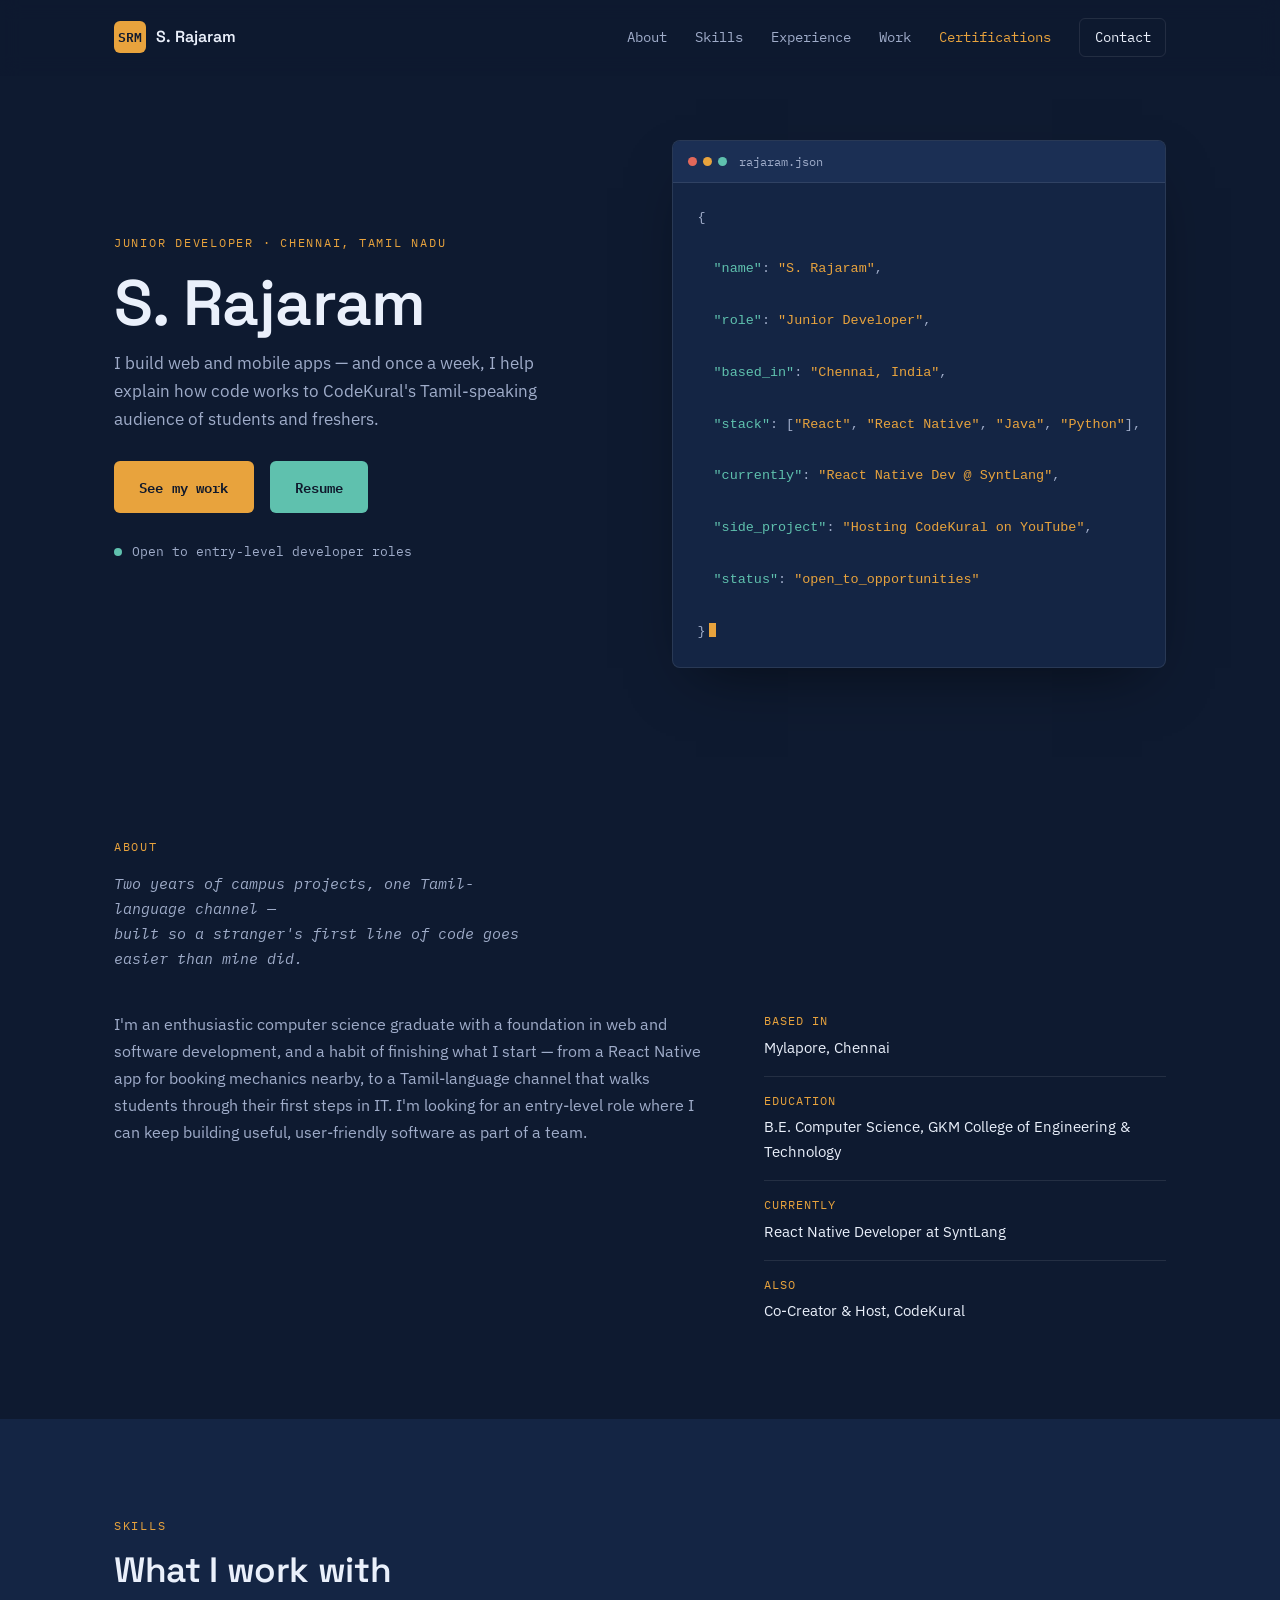
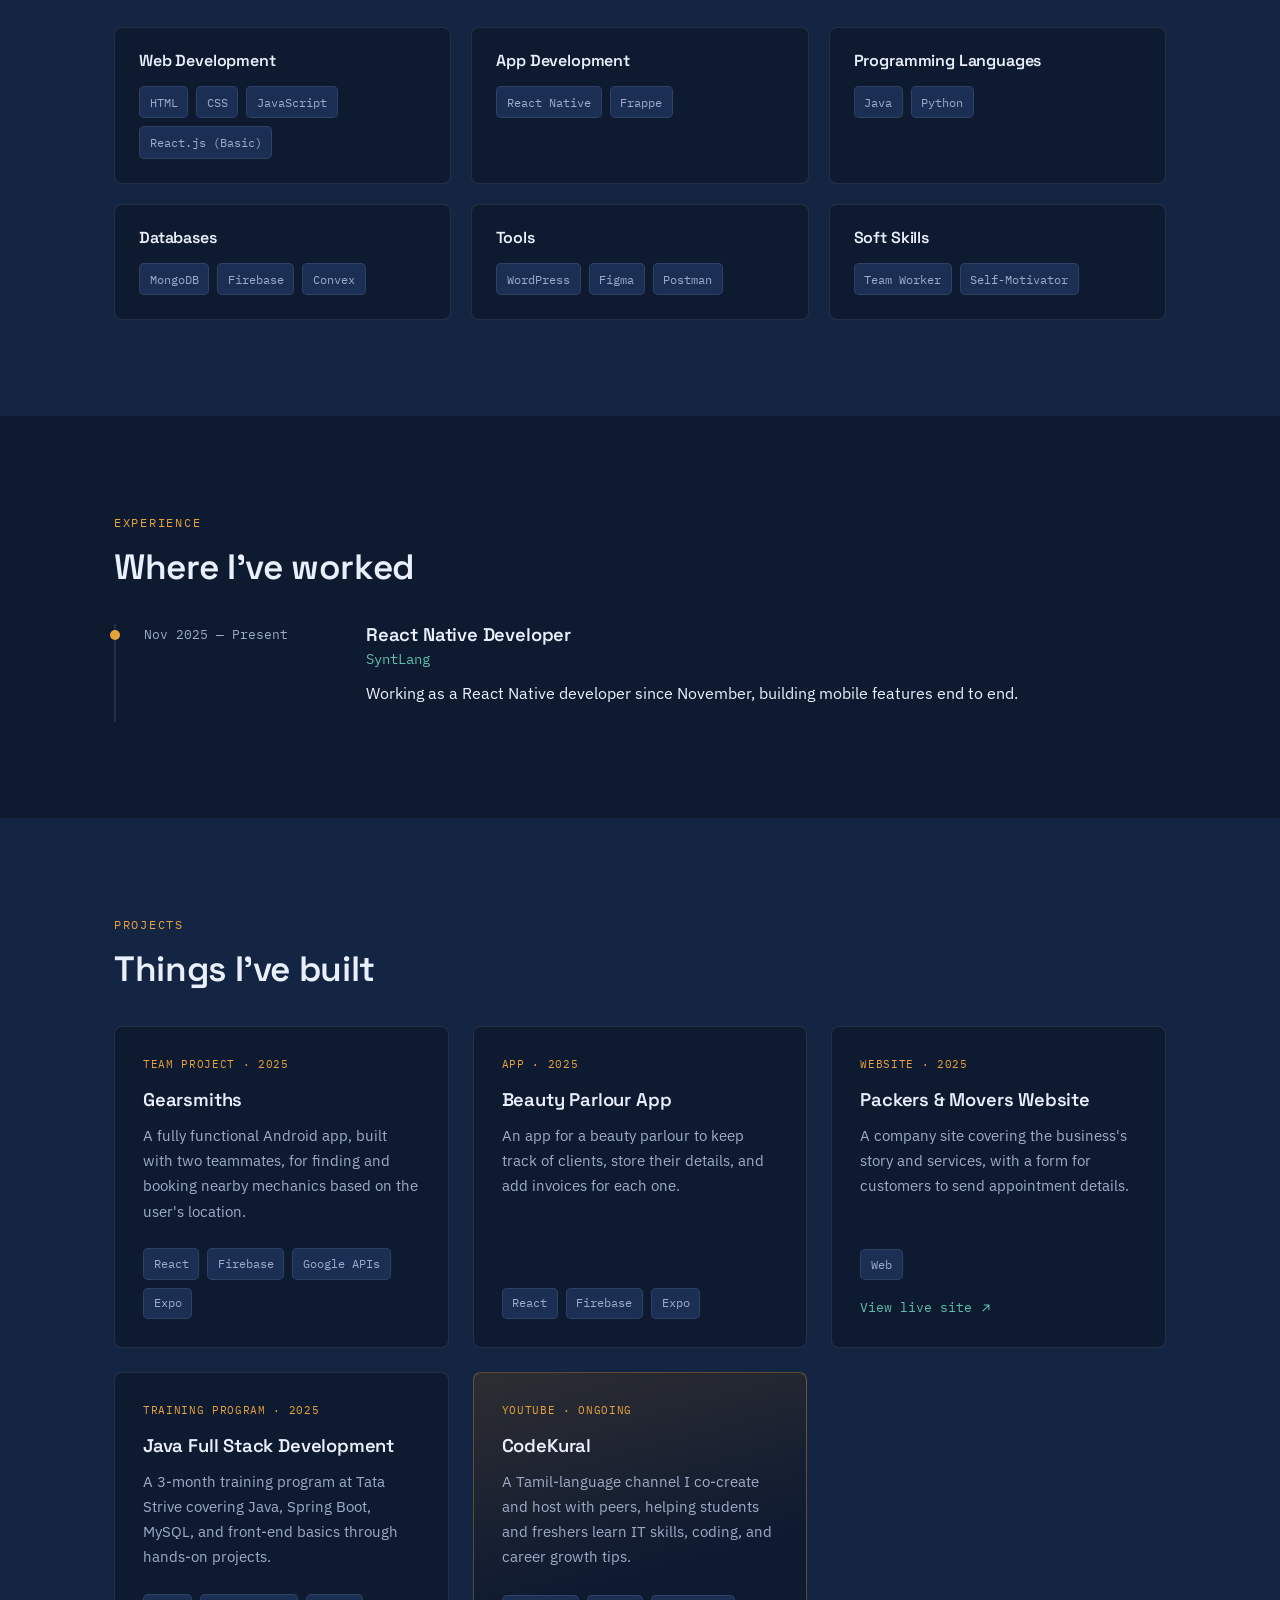
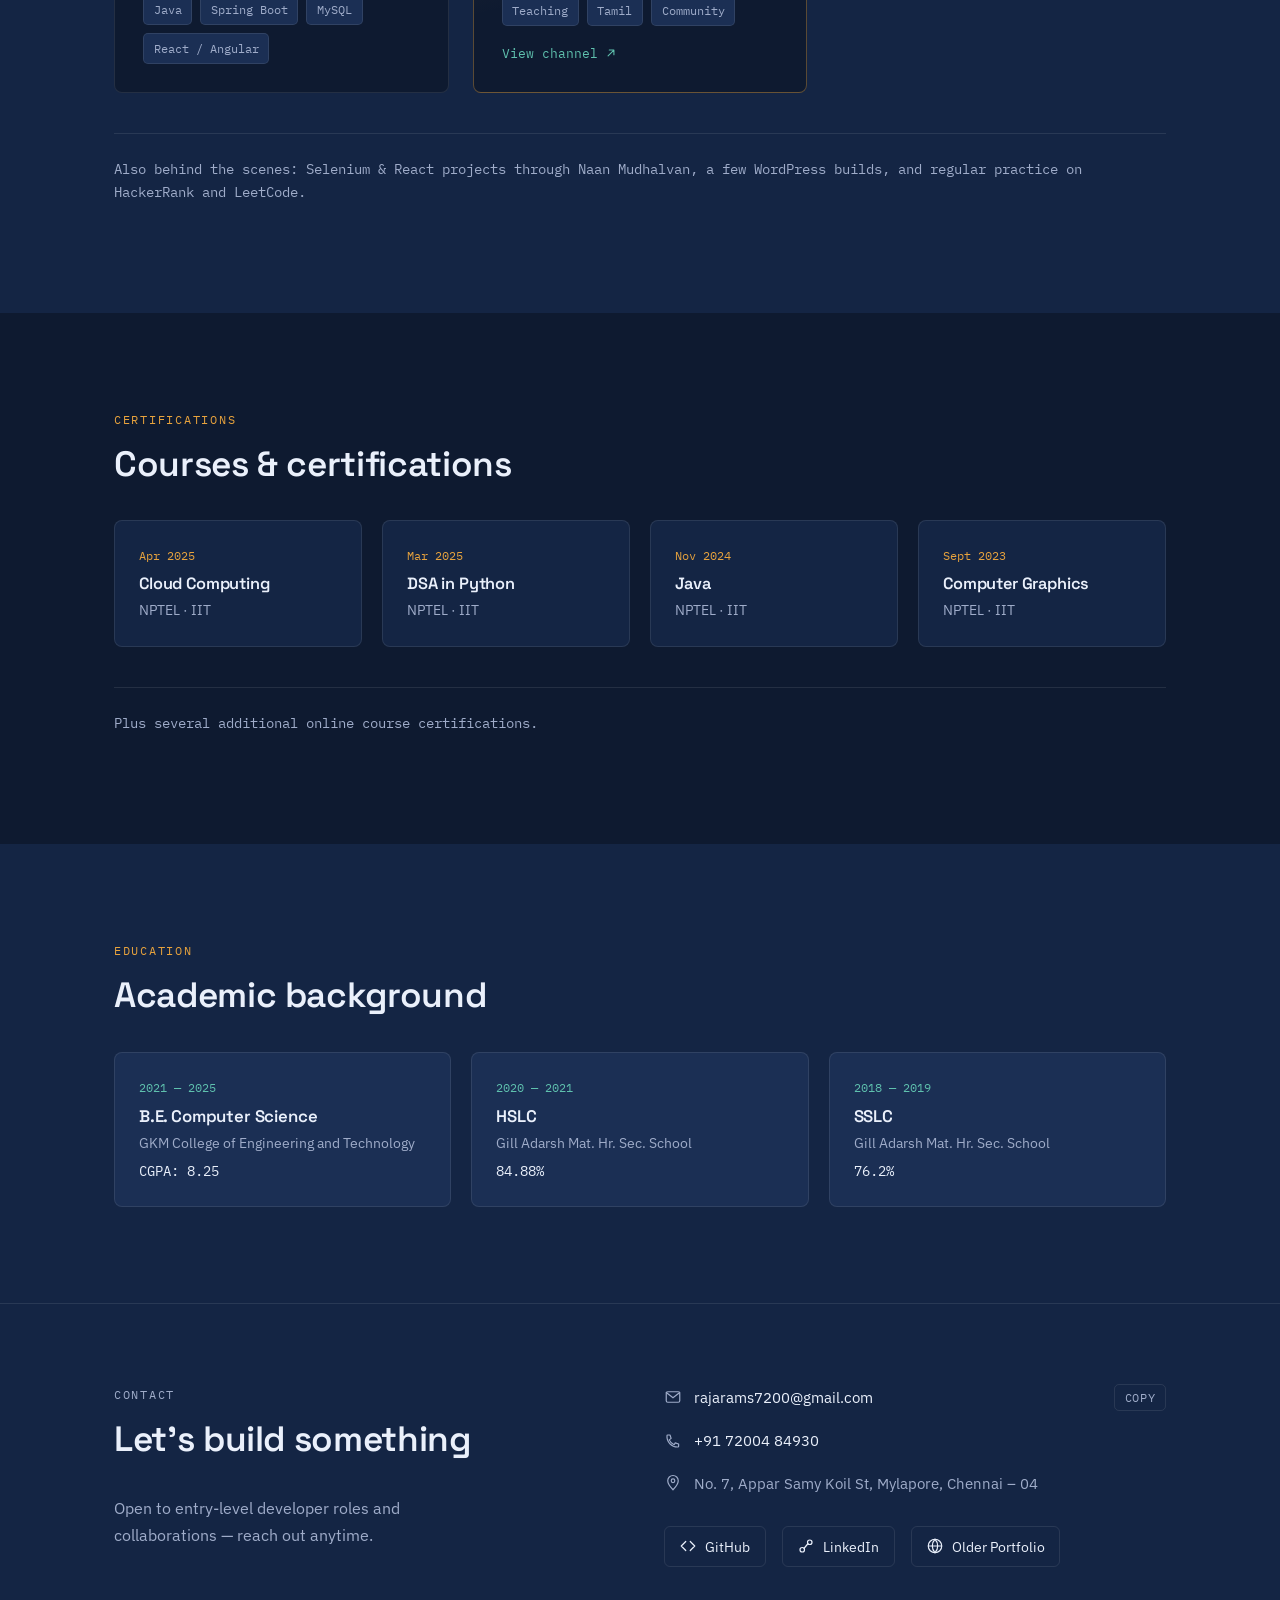
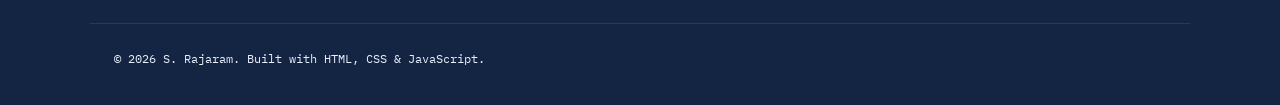
==== index.html @ b96e1345 "SRM" ====
<!DOCTYPE html>
<html lang="en">

<head>
  <meta charset="UTF-8" />
  <meta name="viewport" content="width=device-width, initial-scale=1.0" />
  <title>S. Rajaram — Junior Developer</title>
  <meta name="description"
    content="Portfolio of S. Rajaram, a junior full-stack and React Native developer from Chennai, India, and co-host of the Tamil-language coding channel CodeKural." />
  <link rel="preconnect" href="https://fonts.googleapis.com" />
  <link rel="preconnect" href="https://fonts.gstatic.com" crossorigin />
  <link
    href="https://fonts.googleapis.com/css2?family=IBM+Plex+Mono:wght@400;500;600&family=IBM+Plex+Sans:wght@400;500;600;700&family=Space+Grotesk:wght@500;600;700&display=swap"
    rel="stylesheet" />
  <link rel="stylesheet" href="style.css" />
</head>

<body>
  <a class="skip-link" href="#main">Skip to content</a>

  <header class="nav" id="nav">
    <div class="nav__inner container">
      <a href="#top" class="nav__brand">
        <span class="nav__mark">SRM</span>
        <span class="nav__name">S. Rajaram</span>
      </a>

      <nav class="nav__links" id="navLinks" aria-label="Primary">
        <a href="#about" class="nav__link" data-nav>About</a>
        <a href="#skills" class="nav__link" data-nav>Skills</a>
        <a href="#experience" class="nav__link" data-nav>Experience</a>
        <a href="#projects" class="nav__link" data-nav>Work</a>
        <a href="#certifications" class="nav__link" data-nav>Certifications</a>
        <a href="#contact" class="nav__link nav__link--cta" data-nav>Contact</a>
      </nav>

      <button class="nav__toggle" id="navToggle" type="button" aria-expanded="false" aria-controls="navLinks"
        aria-label="Toggle navigation menu">
        <span></span><span></span><span></span>
      </button>
    </div>
  </header>

  <main id="main">

    <!-- HERO -->
    <section class="hero" id="top">
      <div class="container hero__grid">
        <div class="hero__text">
          <p class="eyebrow">Junior Developer · Chennai, Tamil Nadu</p>
          <h1 class="hero__title">S. Rajaram</h1>
          <p class="hero__lede">I build web and mobile apps — and once a week, I help explain how code works to
            CodeKural's Tamil-speaking audience of students and freshers.</p>

          <div class="hero__actions">
            <a href="#projects" class="btn btn--primary">See my work</a>
            <!-- <a href="mailto:rajarams7200@gmail.com" class="btn btn--ghost">Say hello</a> -->
            <a href="Rajaram_Resume.pdf" class="btn btn--primary2">
              <!-- <svg viewBox="0 0 24 24" class="btn-icon" aria-hidden="true">
                <path d="M12 3v12m0 0l-4-4m4 4l4-4M4 19h16" stroke="currentColor" stroke-width="2" fill="none"
                  stroke-linecap="round" stroke-linejoin="round" />
              </svg> -->
              Resume
            </a>
          </div>

          <p class="hero__status">
            <span class="status-dot" aria-hidden="true"></span>
            Open to entry-level developer roles
          </p>
        </div>

        <div class="hero__panel" data-reveal>
          <div class="code-window" aria-hidden="true">
            <div class="code-window__bar">
              <span class="code-window__dots"><i></i><i></i><i></i></span>
              <span class="code-window__title">rajaram.json</span>
            </div>
            <pre class="code-window__body"><code><span class="code-line" style="--d:1">{</span>
<span class="code-line" style="--d:2">  <span class="tok-key">"name"</span>: <span class="tok-str">"S. Rajaram"</span>,</span>
<span class="code-line" style="--d:3">  <span class="tok-key">"role"</span>: <span class="tok-str">"Junior Developer"</span>,</span>
<span class="code-line" style="--d:4">  <span class="tok-key">"based_in"</span>: <span class="tok-str">"Chennai, India"</span>,</span>
<span class="code-line" style="--d:5">  <span class="tok-key">"stack"</span>: [<span class="tok-str">"React"</span>, <span class="tok-str">"React Native"</span>, <span class="tok-str">"Java"</span>, <span class="tok-str">"Python"</span>],</span>
<span class="code-line" style="--d:6">  <span class="tok-key">"currently"</span>: <span class="tok-str">"React Native Dev @ SyntLang"</span>,</span>
<span class="code-line" style="--d:7">  <span class="tok-key">"side_project"</span>: <span class="tok-str">"Hosting CodeKural on YouTube"</span>,</span>
<span class="code-line" style="--d:8">  <span class="tok-key">"status"</span>: <span class="tok-str">"open_to_opportunities"</span></span>
<span class="code-line" style="--d:9">}<span class="cursor" aria-hidden="true"></span></span></code></pre>
          </div>
        </div>
      </div>
    </section>

    <!-- ABOUT -->
    <section class="section" id="about">
      <div class="container">
        <p class="eyebrow">About</p>
        <p class="couplet">Two years of campus projects, one Tamil-language channel —<br />built so a stranger's first
          line of code goes easier than mine did.</p>

        <div class="about__grid" data-reveal>
          <p class="about__text">
            I'm an enthusiastic computer science graduate with a foundation in web and software development, and a habit
            of finishing what I start — from a React Native app for booking mechanics nearby, to a Tamil-language
            channel that walks students through their first steps in IT. I'm looking for an entry-level role where I can
            keep building useful, user-friendly software as part of a team.
          </p>
          <ul class="about__facts">
            <li><span>Based in</span>Mylapore, Chennai</li>
            <li><span>Education</span>B.E. Computer Science, GKM College of Engineering &amp; Technology</li>
            <li><span>Currently</span>React Native Developer at SyntLang</li>
            <li><span>Also</span>Co-Creator &amp; Host, CodeKural</li>
          </ul>
        </div>
      </div>
    </section>

    <!-- SKILLS -->
    <section class="section section--alt" id="skills">
      <div class="container">
        <p class="eyebrow">Skills</p>
        <h2 class="section__title">What I work with</h2>

        <div class="skills__grid" data-reveal>
          <div class="skill-card">
            <h3>Web Development</h3>
            <div class="tags"><span>HTML</span><span>CSS</span><span>JavaScript</span><span>React.js (Basic)</span>
            </div>
          </div>
          <div class="skill-card">
            <h3>App Development</h3>
            <div class="tags"><span>React Native</span><span>Frappe</span></div>
          </div>
          <div class="skill-card">
            <h3>Programming Languages</h3>
            <div class="tags"><span>Java</span><span>Python</span></div>
          </div>
          <div class="skill-card">
            <h3>Databases</h3>
            <div class="tags"><span>MongoDB</span><span>Firebase</span><span>Convex</span></div>
          </div>
          <div class="skill-card">
            <h3>Tools</h3>
            <div class="tags"><span>WordPress</span><span>Figma</span><span>Postman</span></div>
          </div>
          <div class="skill-card">
            <h3>Soft Skills</h3>
            <div class="tags"><span>Team Worker</span><span>Self-Motivator</span></div>
          </div>
        </div>
      </div>
    </section>

    <!-- EXPERIENCE -->
    <section class="section" id="experience">
      <div class="container">
        <p class="eyebrow">Experience</p>
        <h2 class="section__title">Where I've worked</h2>

        <ol class="timeline" data-reveal>
          <li class="timeline__item">
            <div class="timeline__date">Nov 2025 — Present</div>
            <div class="timeline__content">
              <h3>React Native Developer</h3>
              <p class="timeline__org">SyntLang</p>
              <p>Working as a React Native developer since November, building mobile features end to end.</p>
            </div>
          </li>
        </ol>
      </div>
    </section>

    <!-- PROJECTS -->
    <section class="section section--alt" id="projects">
      <div class="container">
        <p class="eyebrow">Projects</p>
        <h2 class="section__title">Things I've built</h2>

        <div class="projects__grid" data-reveal>

          <article class="project-card">
            <span class="project-card__tag">Team project · 2025</span>
            <h3>Gearsmiths</h3>
            <p>A fully functional Android app, built with two teammates, for finding and booking nearby mechanics based
              on the user's location.</p>
            <div class="tags tags--small"><span>React</span><span>Firebase</span><span>Google
                APIs</span><span>Expo</span></div>
          </article>

          <article class="project-card">
            <span class="project-card__tag">App · 2025</span>
            <h3>Beauty Parlour App</h3>
            <p>An app for a beauty parlour to keep track of clients, store their details, and add invoices for each one.
            </p>
            <div class="tags tags--small"><span>React</span><span>Firebase</span><span>Expo</span></div>
          </article>

          <article class="project-card">
            <span class="project-card__tag">Website · 2025</span>
            <h3>Packers &amp; Movers Website</h3>
            <p>A company site covering the business's story and services, with a form for customers to send appointment
              details.</p>
            <div class="tags tags--small"><span>Web</span></div>
            <a class="project-card__link" href="https://sspackersandmovers.netlify.app/" target="_blank"
              rel="noopener noreferrer">
              View live site
              <svg viewBox="0 0 24 24" class="icon icon--sm" aria-hidden="true">
                <path d="M7 17L17 7M9 7h8v8" fill="none" stroke="currentColor" stroke-width="1.8" stroke-linecap="round"
                  stroke-linejoin="round" />
              </svg>
            </a>
          </article>

          <article class="project-card">
            <span class="project-card__tag">Training program · 2025</span>
            <h3>Java Full Stack Development</h3>
            <p>A 3-month training program at Tata Strive covering Java, Spring Boot, MySQL, and front-end basics through
              hands-on projects.</p>
            <div class="tags tags--small"><span>Java</span><span>Spring Boot</span><span>MySQL</span><span>React /
                Angular</span></div>
          </article>

          <article class="project-card project-card--feature">
            <span class="project-card__tag">YouTube · Ongoing</span>
            <h3>CodeKural</h3>
            <p>A Tamil-language channel I co-create and host with peers, helping students and freshers learn IT skills,
              coding, and career growth tips.</p>
            <div class="tags tags--small"><span>Teaching</span><span>Tamil</span><span>Community</span></div>
            <a class="project-card__link" href="https://www.youtube.com/@CodeKural" target="_blank"
              rel="noopener noreferrer">
              View channel
              <svg viewBox="0 0 24 24" class="icon icon--sm" aria-hidden="true">
                <path d="M7 17L17 7M9 7h8v8" fill="none" stroke="currentColor" stroke-width="1.8" stroke-linecap="round"
                  stroke-linejoin="round" />
              </svg>
            </a>
          </article>

        </div>

        <p class="section__footnote">Also behind the scenes: Selenium &amp; React projects through Naan Mudhalvan, a few
          WordPress builds, and regular practice on HackerRank and LeetCode.</p>
      </div>
    </section>

    <!-- CERTIFICATIONS -->
    <section class="section" id="certifications">
      <div class="container">
        <p class="eyebrow">Certifications</p>
        <h2 class="section__title">Courses &amp; certifications</h2>

        <div class="cert__grid" data-reveal>
          <div class="cert-card">
            <p class="cert-card__date">Apr 2025</p>
            <h3>Cloud Computing</h3>
            <p class="cert-card__issuer">NPTEL · IIT</p>
          </div>
          <div class="cert-card">
            <p class="cert-card__date">Mar 2025</p>
            <h3>DSA in Python</h3>
            <p class="cert-card__issuer">NPTEL · IIT</p>
          </div>
          <div class="cert-card">
            <p class="cert-card__date">Nov 2024</p>
            <h3>Java</h3>
            <p class="cert-card__issuer">NPTEL · IIT</p>
          </div>
          <div class="cert-card">
            <p class="cert-card__date">Sept 2023</p>
            <h3>Computer Graphics</h3>
            <p class="cert-card__issuer">NPTEL · IIT</p>
          </div>
        </div>
        <p class="section__footnote">Plus several additional online course certifications.</p>
      </div>
    </section>

    <!-- EDUCATION -->
    <section class="section section--alt" id="education">
      <div class="container">
        <p class="eyebrow">Education</p>
        <h2 class="section__title">Academic background</h2>

        <div class="edu__grid" data-reveal>
          <div class="edu-card">
            <p class="edu-card__date">2021 — 2025</p>
            <h3>B.E. Computer Science</h3>
            <p class="edu-card__org">GKM College of Engineering and Technology</p>
            <p class="edu-card__meta">CGPA: 8.25</p>
          </div>
          <div class="edu-card">
            <p class="edu-card__date">2020 — 2021</p>
            <h3>HSLC</h3>
            <p class="edu-card__org">Gill Adarsh Mat. Hr. Sec. School</p>
            <p class="edu-card__meta">84.88%</p>
          </div>
          <div class="edu-card">
            <p class="edu-card__date">2018 — 2019</p>
            <h3>SSLC</h3>
            <p class="edu-card__org">Gill Adarsh Mat. Hr. Sec. School</p>
            <p class="edu-card__meta">76.2%</p>
          </div>
        </div>
      </div>
    </section>

  </main>

  <!-- CONTACT / FOOTER -->
  <footer class="footer" id="contact">
    <div class="container footer__grid">
      <div class="footer__intro">
        <p class="eyebrow">Contact</p>
        <h2 class="section__title">Let's build something</h2>
        <p>Open to entry-level developer roles and collaborations — reach out anytime.</p>
      </div>

      <div class="footer__details">
        <div class="contact-row">
          <svg viewBox="0 0 24 24" class="icon" aria-hidden="true">
            <rect x="3" y="5" width="18" height="14" rx="2" fill="none" stroke="currentColor" stroke-width="1.6" />
            <path d="M3 6l9 7 9-7" fill="none" stroke="currentColor" stroke-width="1.6" stroke-linecap="round" />
          </svg>
          <a href="mailto:rajarams7200@gmail.com">rajarams7200@gmail.com</a>
          <button class="copy-btn" id="copyEmailBtn" type="button" data-copy="rajarams7200@gmail.com">Copy</button>
        </div>

        <div class="contact-row">
          <svg viewBox="0 0 24 24" class="icon" aria-hidden="true">
            <path d="M5 4h3l1.5 4.5L7 10.5a12 12 0 006.5 6.5l1.5-2.5L19.5 16v3a1 1 0 01-1 1A14 14 0 014 5a1 1 0 011-1z"
              fill="none" stroke="currentColor" stroke-width="1.6" stroke-linejoin="round" />
          </svg>
          <a href="tel:+917200484930">+91 72004 84930</a>
        </div>

        <div class="contact-row">
          <svg viewBox="0 0 24 24" class="icon" aria-hidden="true">
            <path d="M12 21s7-7.2 7-12a7 7 0 10-14 0c0 4.8 7 12 7 12z" fill="none" stroke="currentColor"
              stroke-width="1.6" stroke-linejoin="round" />
            <circle cx="12" cy="9" r="2.4" fill="none" stroke="currentColor" stroke-width="1.6" />
          </svg>
          <span>No. 7, Appar Samy Koil St, Mylapore, Chennai – 04</span>
        </div>

        <div class="footer__social">
          <a href="https://github.com/RajaramRajaram" target="_blank" rel="noopener noreferrer">
            <svg viewBox="0 0 24 24" class="icon" aria-hidden="true">
              <path d="M9 18l-6-6 6-6M15 6l6 6-6 6" fill="none" stroke="currentColor" stroke-width="1.6"
                stroke-linecap="round" stroke-linejoin="round" />
            </svg>
            GitHub
          </a>
          <a href="https://linkedin.com/in/rajaramdeveloper/" target="_blank" rel="noopener noreferrer">
            <svg viewBox="0 0 24 24" class="icon" aria-hidden="true">
              <circle cx="7" cy="17" r="3" fill="none" stroke="currentColor" stroke-width="1.6" />
              <circle cx="17" cy="7" r="3" fill="none" stroke="currentColor" stroke-width="1.6" />
              <path d="M9.5 15l5-6" fill="none" stroke="currentColor" stroke-width="1.6" stroke-linecap="round" />
            </svg>
            LinkedIn
          </a>
          <a href="https://rajaram-portfolio.netlify.app/" target="_blank" rel="noopener noreferrer">
            <svg viewBox="0 0 24 24" class="icon" aria-hidden="true">
              <circle cx="12" cy="12" r="9" fill="none" stroke="currentColor" stroke-width="1.6" />
              <path d="M3 12h18M12 3a13 13 0 010 18 13 13 0 010-18z" fill="none" stroke="currentColor"
                stroke-width="1.6" />
            </svg>
            Older Portfolio
          </a>
        </div>
      </div>
    </div>

    <div class="container footer__bottom">
      <p>© <span id="year"></span> S. Rajaram. Built with HTML, CSS &amp; JavaScript.</p>
    </div>
  </footer>

  <script src="script.js"></script>
</body>

</html>
---- style.css ----
/* =========================================================
   S. Rajaram — Portfolio
   Token system
   Color   bg #0E1A30 · bg-soft #142544 · bg-soft-2 #1B2F54
           ink #EAF0FB · ink-muted #9FACC9
           gold #E8A33D (primary accent) · teal #5FC1AE (secondary accent)
   Type    Display: Space Grotesk · Body: IBM Plex Sans · Utility/code: IBM Plex Mono
   ========================================================= */

:root {
  --bg: #0E1A30;
  --bg-soft: #142544;
  --bg-soft-2: #1B2F54;
  --ink: #EAF0FB;
  --ink-muted: #9FACC9;
  --gold: #E8A33D;
  --gold-soft: rgba(232, 163, 61, 0.14);
  --teal: #5FC1AE;
  --line: rgba(255, 255, 255, 0.09);

  --font-display: "Space Grotesk", "Segoe UI", sans-serif;
  --font-body: "IBM Plex Sans", "Segoe UI", sans-serif;
  --font-mono: "IBM Plex Mono", "Courier New", monospace;

  --nav-height: 76px;
  --radius: 8px;
  --container: 1100px;
}

/* ---------- Reset ---------- */
*,
*::before,
*::after {
  box-sizing: border-box;
}

html {
  scroll-behavior: smooth;
}

body {
  margin: 0;
  background: var(--bg);
  color: var(--ink);
  font-family: var(--font-body);
  font-size: 16px;
  line-height: 1.65;
  -webkit-font-smoothing: antialiased;
}

h1,
h2,
h3 {
  font-family: var(--font-display);
  margin: 0 0 0.5em;
  line-height: 1.15;
  font-weight: 600;
  letter-spacing: -0.01em;
}

p {
  margin: 0 0 1em;
  color: var(--ink);
}

a {
  color: var(--teal);
  text-decoration: none;
}

ul,
ol {
  margin: 0;
  padding: 0;
  list-style: none;
}

img,
svg {
  display: block;
  max-width: 100%;
}

button {
  font-family: inherit;
}

:focus-visible {
  outline: 2px solid var(--teal);
  outline-offset: 3px;
  border-radius: 3px;
}

.skip-link {
  position: absolute;
  left: -999px;
  top: auto;
  background: var(--gold);
  color: #10192C;
  padding: 0.6rem 1rem;
  font-family: var(--font-mono);
  font-size: 0.85rem;
  border-radius: 0 0 6px 0;
  z-index: 300;
}

.skip-link:focus {
  left: 0;
  top: 0;
}

.container {
  width: 100%;
  max-width: var(--container);
  margin-inline: auto;
  padding-inline: 1.5rem;
}

.icon {
  width: 18px;
  height: 18px;
  flex-shrink: 0;
}

.icon--sm {
  width: 14px;
  height: 14px;
}

/* ---------- Shared text styles ---------- */
.eyebrow {
  font-family: var(--font-mono);
  font-size: 0.78rem;
  letter-spacing: 0.14em;
  text-transform: uppercase;
  color: var(--gold);
  margin: 0 0 0.9rem;
}

.section__title {
  font-size: clamp(1.7rem, 3.4vw, 2.2rem);
  margin-bottom: 2.25rem;
}

.section__footnote {
  margin-top: 2.5rem;
  font-family: var(--font-mono);
  font-size: 0.85rem;
  color: var(--ink-muted);
  border-top: 1px solid var(--line);
  padding-top: 1.5rem;
}

.couplet {
  font-family: var(--font-mono);
  font-size: 0.95rem;
  font-style: italic;
  color: var(--ink-muted);
  margin-bottom: 2.5rem;
  max-width: 46ch;
}

/* ---------- Buttons & tags ---------- */
.btn {
  display: inline-flex;
  align-items: center;
  gap: 0.5rem;
  padding: 0.85rem 1.5rem;
  border-radius: 6px;
  font-family: var(--font-mono);
  font-size: 0.85rem;
  font-weight: 500;
  letter-spacing: 0.01em;
  border: 1px solid transparent;
  cursor: pointer;
  transition: transform 0.2s ease, background 0.2s ease, border-color 0.2s ease, color 0.2s ease;
}

.btn--primary {
  background: var(--gold);
  color: #10192C;
  font-weight: 600;
}

.btn--primary2 {
  background: var(--teal);
  color: #10192C;
  font-weight: 600;
}

.btn--primary:hover {
  transform: translateY(-2px);
  background: #f0b157;
}

.btn--ghost {
  border-color: var(--line);
  color: var(--ink);
}

.btn--ghost:hover {
  border-color: var(--teal);
  color: var(--teal);
}

.tags {
  display: flex;
  flex-wrap: wrap;
  gap: 0.5rem;
}

.tags span {
  font-family: var(--font-mono);
  font-size: 0.78rem;
  color: var(--ink-muted);
  background: var(--bg-soft-2);
  border: 1px solid var(--line);
  border-radius: 5px;
  padding: 0.3rem 0.6rem;
}

.tags--small span {
  font-size: 0.74rem;
}

/* ---------- Nav ---------- */
.nav {
  position: fixed;
  inset: 0 0 auto 0;
  height: var(--nav-height);
  display: flex;
  align-items: center;
  z-index: 100;
  background: rgba(14, 26, 48, 0.65);
  backdrop-filter: blur(10px);
  border-bottom: 1px solid transparent;
  transition: background 0.3s ease, border-color 0.3s ease;
}

.nav.is-scrolled {
  background: rgba(14, 26, 48, 0.94);
  border-color: var(--line);
}

.nav__inner {
  display: flex;
  align-items: center;
  justify-content: space-between;
  width: 100%;
}

.nav__brand {
  display: flex;
  align-items: center;
  gap: 0.6rem;
  color: var(--ink);
}

.nav__mark {
  font-family: var(--font-mono);
  font-size: 0.8rem;
  font-weight: 600;
  color: var(--bg);
  background: var(--gold);
  width: 32px;
  height: 32px;
  border-radius: 6px;
  display: grid;
  place-items: center;
}

.nav__name {
  font-family: var(--font-display);
  font-weight: 600;
  font-size: 1rem;
}

.nav__links {
  display: flex;
  align-items: center;
  gap: 1.75rem;
}

.nav__link {
  font-family: var(--font-mono);
  font-size: 0.85rem;
  color: var(--ink-muted);
  position: relative;
  padding: 0.3rem 0;
}

.nav__link:hover {
  color: var(--ink);
}

.nav__link.is-active {
  color: var(--gold);
}

.nav__link--cta {
  color: var(--ink);
  border: 1px solid var(--line);
  border-radius: 6px;
  padding: 0.45rem 0.9rem;
}

.nav__link--cta:hover {
  border-color: var(--gold);
  color: var(--gold);
}

.nav__toggle {
  display: none;
  flex-direction: column;
  justify-content: center;
  gap: 5px;
  width: 38px;
  height: 38px;
  background: transparent;
  border: 1px solid var(--line);
  border-radius: 6px;
  cursor: pointer;
}

.nav__toggle span {
  display: block;
  width: 18px;
  height: 2px;
  background: var(--ink);
  margin-inline: auto;
  transition: transform 0.25s ease, opacity 0.25s ease;
}

.nav__toggle.is-open span:nth-child(1) {
  transform: translateY(7px) rotate(45deg);
}

.nav__toggle.is-open span:nth-child(2) {
  opacity: 0;
}

.nav__toggle.is-open span:nth-child(3) {
  transform: translateY(-7px) rotate(-45deg);
}

/* ---------- Sections (generic) ---------- */
.section {
  padding: 6rem 0;
}

.section--alt {
  background: var(--bg-soft);
}

/* ---------- Hero ---------- */
.hero {
  padding-top: calc(var(--nav-height) + 4rem);
  padding-bottom: 4.5rem;
}

.hero__grid {
  display: grid;
  grid-template-columns: 1.05fr 0.95fr;
  gap: 3.5rem;
  align-items: center;
}

.hero__title {
  font-size: clamp(2.6rem, 6vw, 4rem);
  margin-bottom: 0.6rem;
}

.hero__lede {
  font-size: 1.05rem;
  color: var(--ink-muted);
  max-width: 46ch;
}

.hero__actions {
  display: flex;
  flex-wrap: wrap;
  gap: 1rem;
  margin: 1.75rem 0 1.5rem;
}

.hero__status {
  display: inline-flex;
  align-items: center;
  gap: 0.6rem;
  font-family: var(--font-mono);
  font-size: 0.82rem;
  color: var(--ink-muted);
}

.status-dot {
  width: 8px;
  height: 8px;
  border-radius: 50%;
  background: var(--teal);
  box-shadow: 0 0 0 0 rgba(95, 193, 174, 0.6);
  animation: pulse 2.2s infinite;
}

@keyframes pulse {
  0% {
    box-shadow: 0 0 0 0 rgba(95, 193, 174, 0.45);
  }

  70% {
    box-shadow: 0 0 0 7px rgba(95, 193, 174, 0);
  }

  100% {
    box-shadow: 0 0 0 0 rgba(95, 193, 174, 0);
  }
}

/* ---------- Code window (hero signature) ---------- */
.code-window {
  background: var(--bg-soft);
  border: 1px solid var(--line);
  border-radius: var(--radius);
  overflow: hidden;
  box-shadow: 0 24px 60px -24px rgba(0, 0, 0, 0.55);
}

.code-window__bar {
  display: flex;
  align-items: center;
  gap: 0.75rem;
  padding: 0.65rem 0.9rem;
  background: var(--bg-soft-2);
  border-bottom: 1px solid var(--line);
}

.code-window__dots {
  display: flex;
  gap: 6px;
}

.code-window__dots i {
  width: 9px;
  height: 9px;
  border-radius: 50%;
  background: var(--line);
}

.code-window__dots i:nth-child(1) {
  background: #E2685A;
}

.code-window__dots i:nth-child(2) {
  background: var(--gold);
}

.code-window__dots i:nth-child(3) {
  background: var(--teal);
}

.code-window__title {
  font-family: var(--font-mono);
  font-size: 0.78rem;
  color: var(--ink-muted);
}

.code-window__body {
  margin: 0;
  padding: 1.4rem 1.5rem;
  font-family: var(--font-mono);
  font-size: 0.84rem;
  line-height: 1.85;
  overflow-x: auto;
  color: var(--ink-muted);
}

.code-line {
  display: block;
  opacity: 0;
  transform: translateY(4px);
  animation: codeLineIn 0.45s ease forwards;
  animation-delay: calc(var(--d) * 0.14s);
}

@keyframes codeLineIn {
  to {
    opacity: 1;
    transform: none;
  }
}

.tok-key {
  color: var(--teal);
}

.tok-str {
  color: var(--gold);
}

.cursor {
  display: inline-block;
  width: 7px;
  height: 1em;
  background: var(--gold);
  margin-left: 4px;
  vertical-align: -2px;
  animation: blink 1s steps(1, end) infinite;
}

@keyframes blink {
  50% {
    opacity: 0;
  }
}

/* ---------- Reveal-on-scroll ---------- */
[data-reveal] {
  opacity: 0;
  transform: translateY(18px);
  transition: opacity 0.7s ease, transform 0.7s ease;
}

[data-reveal].is-visible {
  opacity: 1;
  transform: none;
}

/* ---------- About ---------- */
.about__grid {
  display: grid;
  grid-template-columns: 1.2fr 0.8fr;
  gap: 3rem;
  align-items: start;
}

.about__text {
  font-size: 1.02rem;
  color: var(--ink-muted);
}

.about__facts {
  display: flex;
  flex-direction: column;
  gap: 1rem;
}

.about__facts li {
  font-size: 0.95rem;
  border-top: 1px solid var(--line);
  padding-top: 0.85rem;
}

.about__facts li:first-child {
  border-top: none;
  padding-top: 0;
}

.about__facts span {
  display: block;
  font-family: var(--font-mono);
  font-size: 0.72rem;
  letter-spacing: 0.08em;
  text-transform: uppercase;
  color: var(--gold);
  margin-bottom: 0.3rem;
}

/* ---------- Skills ---------- */
.skills__grid {
  display: grid;
  grid-template-columns: repeat(3, 1fr);
  gap: 1.25rem;
}

.skill-card {
  background: var(--bg);
  border: 1px solid var(--line);
  border-radius: var(--radius);
  padding: 1.5rem;
}

.skill-card h3 {
  font-size: 1rem;
  margin-bottom: 1rem;
}

/* ---------- Timeline ---------- */
.timeline {
  position: relative;
}

.timeline__item {
  display: grid;
  grid-template-columns: 190px 1fr;
  gap: 2rem;
  padding-bottom: 0;
  border-left: 2px solid var(--line);
  padding-left: 1.75rem;
  position: relative;
}

.timeline__item::before {
  content: "";
  position: absolute;
  left: -6px;
  top: 0.4rem;
  width: 10px;
  height: 10px;
  border-radius: 50%;
  background: var(--gold);
}

.timeline__date {
  font-family: var(--font-mono);
  font-size: 0.82rem;
  color: var(--ink-muted);
}

.timeline__content h3 {
  font-size: 1.15rem;
  margin-bottom: 0.2rem;
}

.timeline__org {
  font-family: var(--font-mono);
  font-size: 0.85rem;
  color: var(--teal);
  margin-bottom: 0.6rem;
}

/* ---------- Projects ---------- */
.projects__grid {
  display: grid;
  grid-template-columns: repeat(3, 1fr);
  gap: 1.5rem;
}

.project-card {
  background: var(--bg);
  border: 1px solid var(--line);
  border-radius: var(--radius);
  padding: 1.75rem;
  display: flex;
  flex-direction: column;
  gap: 0.6rem;
}

.project-card h3 {
  font-size: 1.15rem;
  margin: 0.4rem 0 0.2rem;
}

.project-card p {
  color: var(--ink-muted);
  font-size: 0.95rem;
  flex-grow: 1;
}

.project-card__tag {
  font-family: var(--font-mono);
  font-size: 0.7rem;
  letter-spacing: 0.06em;
  text-transform: uppercase;
  color: var(--gold);
}

.project-card__link {
  display: inline-flex;
  align-items: center;
  gap: 0.4rem;
  font-family: var(--font-mono);
  font-size: 0.84rem;
  margin-top: 0.4rem;
}

.project-card--feature {
  background: linear-gradient(165deg, var(--gold-soft), transparent 60%), var(--bg);
  border-color: rgba(232, 163, 61, 0.35);
}

/* ---------- Certifications ---------- */
.cert__grid {
  display: grid;
  grid-template-columns: repeat(4, 1fr);
  gap: 1.25rem;
}

.cert-card {
  border: 1px solid var(--line);
  border-radius: var(--radius);
  padding: 1.5rem;
  background: var(--bg-soft);
}

.cert-card__date {
  font-family: var(--font-mono);
  font-size: 0.78rem;
  color: var(--gold);
  margin-bottom: 0.6rem;
}

.cert-card h3 {
  font-size: 1.02rem;
  margin-bottom: 0.3rem;
}

.cert-card__issuer {
  color: var(--ink-muted);
  font-size: 0.88rem;
  margin: 0;
}

/* ---------- Education ---------- */
.edu__grid {
  display: grid;
  grid-template-columns: repeat(3, 1fr);
  gap: 1.25rem;
}

.edu-card {
  border: 1px solid var(--line);
  border-radius: var(--radius);
  padding: 1.5rem;
  background: var(--bg-soft-2);
}

.edu-card__date {
  font-family: var(--font-mono);
  font-size: 0.78rem;
  color: var(--teal);
  margin-bottom: 0.6rem;
}

.edu-card h3 {
  font-size: 1.05rem;
  margin-bottom: 0.3rem;
}

.edu-card__org {
  color: var(--ink-muted);
  font-size: 0.9rem;
  margin: 0 0 0.3rem;
}

.edu-card__meta {
  font-family: var(--font-mono);
  font-size: 0.85rem;
  color: var(--ink);
  margin: 0;
}

/* ---------- Footer / Contact ---------- */
.footer {
  background: var(--bg-soft);
  border-top: 1px solid var(--line);
  padding: 5rem 0 2rem;
}

.footer__grid {
  display: grid;
  grid-template-columns: 1fr 1fr;
  gap: 3rem;
}

.footer__intro p {
  color: var(--ink-muted);
  max-width: 32ch;
}

.footer__details {
  display: flex;
  flex-direction: column;
  gap: 1.1rem;
}

.contact-row {
  display: flex;
  align-items: center;
  gap: 0.75rem;
  font-size: 0.95rem;
  color: var(--ink-muted);
}

.contact-row a {
  color: var(--ink);
}

.contact-row a:hover {
  color: var(--teal);
}

.copy-btn {
  margin-left: auto;
  font-family: var(--font-mono);
  font-size: 0.72rem;
  letter-spacing: 0.06em;
  text-transform: uppercase;
  color: var(--ink-muted);
  background: transparent;
  border: 1px solid var(--line);
  border-radius: 5px;
  padding: 0.3rem 0.6rem;
  cursor: pointer;
  transition: border-color 0.2s ease, color 0.2s ease;
}

.copy-btn:hover {
  border-color: var(--teal);
  color: var(--teal);
}

.copy-btn.is-copied {
  border-color: var(--gold);
  color: var(--gold);
}

.footer__social {
  display: flex;
  flex-wrap: wrap;
  gap: 1rem;
  margin-top: 0.75rem;
}

.footer__social a {
  display: inline-flex;
  align-items: center;
  gap: 0.5rem;
  color: var(--ink);
  font-size: 0.9rem;
  border: 1px solid var(--line);
  border-radius: 6px;
  padding: 0.5rem 0.9rem;
}

.footer__social a:hover {
  border-color: var(--teal);
  color: var(--teal);
}

.footer__bottom {
  margin-top: 3.5rem;
  padding-top: 1.5rem;
  border-top: 1px solid var(--line);
  font-family: var(--font-mono);
  font-size: 0.78rem;
  color: var(--ink-muted);
}

/* =========================================================
   Responsive
   ========================================================= */
@media (max-width: 960px) {
  .hero__grid {
    grid-template-columns: 1fr;
    gap: 2.5rem;
  }

  .hero__panel {
    order: -1;
  }

  .about__grid {
    grid-template-columns: 1fr;
    gap: 2rem;
  }

  .skills__grid {
    grid-template-columns: repeat(2, 1fr);
  }

  .projects__grid {
    grid-template-columns: repeat(2, 1fr);
  }

  .cert__grid {
    grid-template-columns: repeat(2, 1fr);
  }

  .edu__grid {
    grid-template-columns: 1fr;
  }

  .footer__grid {
    grid-template-columns: 1fr;
    gap: 2.5rem;
  }

  .timeline__item {
    grid-template-columns: 1fr;
    gap: 0.4rem;
  }
}

@media (max-width: 768px) {
  .nav__toggle {
    display: flex;
  }

  .nav__links {
    position: absolute;
    top: var(--nav-height);
    left: 0;
    right: 0;
    flex-direction: column;
    align-items: stretch;
    gap: 0.15rem;
    background: var(--bg-soft);
    border-bottom: 1px solid var(--line);
    padding: 0.75rem 1.5rem 1.25rem;
    display: none;
  }

  .nav__links.is-open {
    display: flex;
  }

  .nav__link {
    padding: 0.75rem 0.25rem;
    border-bottom: 1px solid var(--line);
  }

  .nav__link--cta {
    border: 1px solid var(--line);
    margin-top: 0.5rem;
    text-align: center;
  }

  .section {
    padding: 4.5rem 0;
  }
}

@media (max-width: 640px) {
  .skills__grid {
    grid-template-columns: 1fr;
  }

  .projects__grid {
    grid-template-columns: 1fr;
  }

  .cert__grid {
    grid-template-columns: 1fr;
  }

  .hero__actions {
    flex-direction: column;
    align-items: stretch;
  }

  .copy-btn {
    margin-left: 0;
  }

  .contact-row {
    flex-wrap: wrap;
  }
}

/* ---------- Reduced motion ---------- */
@media (prefers-reduced-motion: reduce) {
  html {
    scroll-behavior: auto;
  }

  .code-line {
    animation: none;
    opacity: 1;
    transform: none;
  }

  .cursor {
    animation: none;
  }

  .status-dot {
    animation: none;
  }

  [data-reveal] {
    opacity: 1;
    transform: none;
    transition: none;
  }

  * {
    transition-duration: 0.01ms !important;
    animation-duration: 0.01ms !important;
  }
}
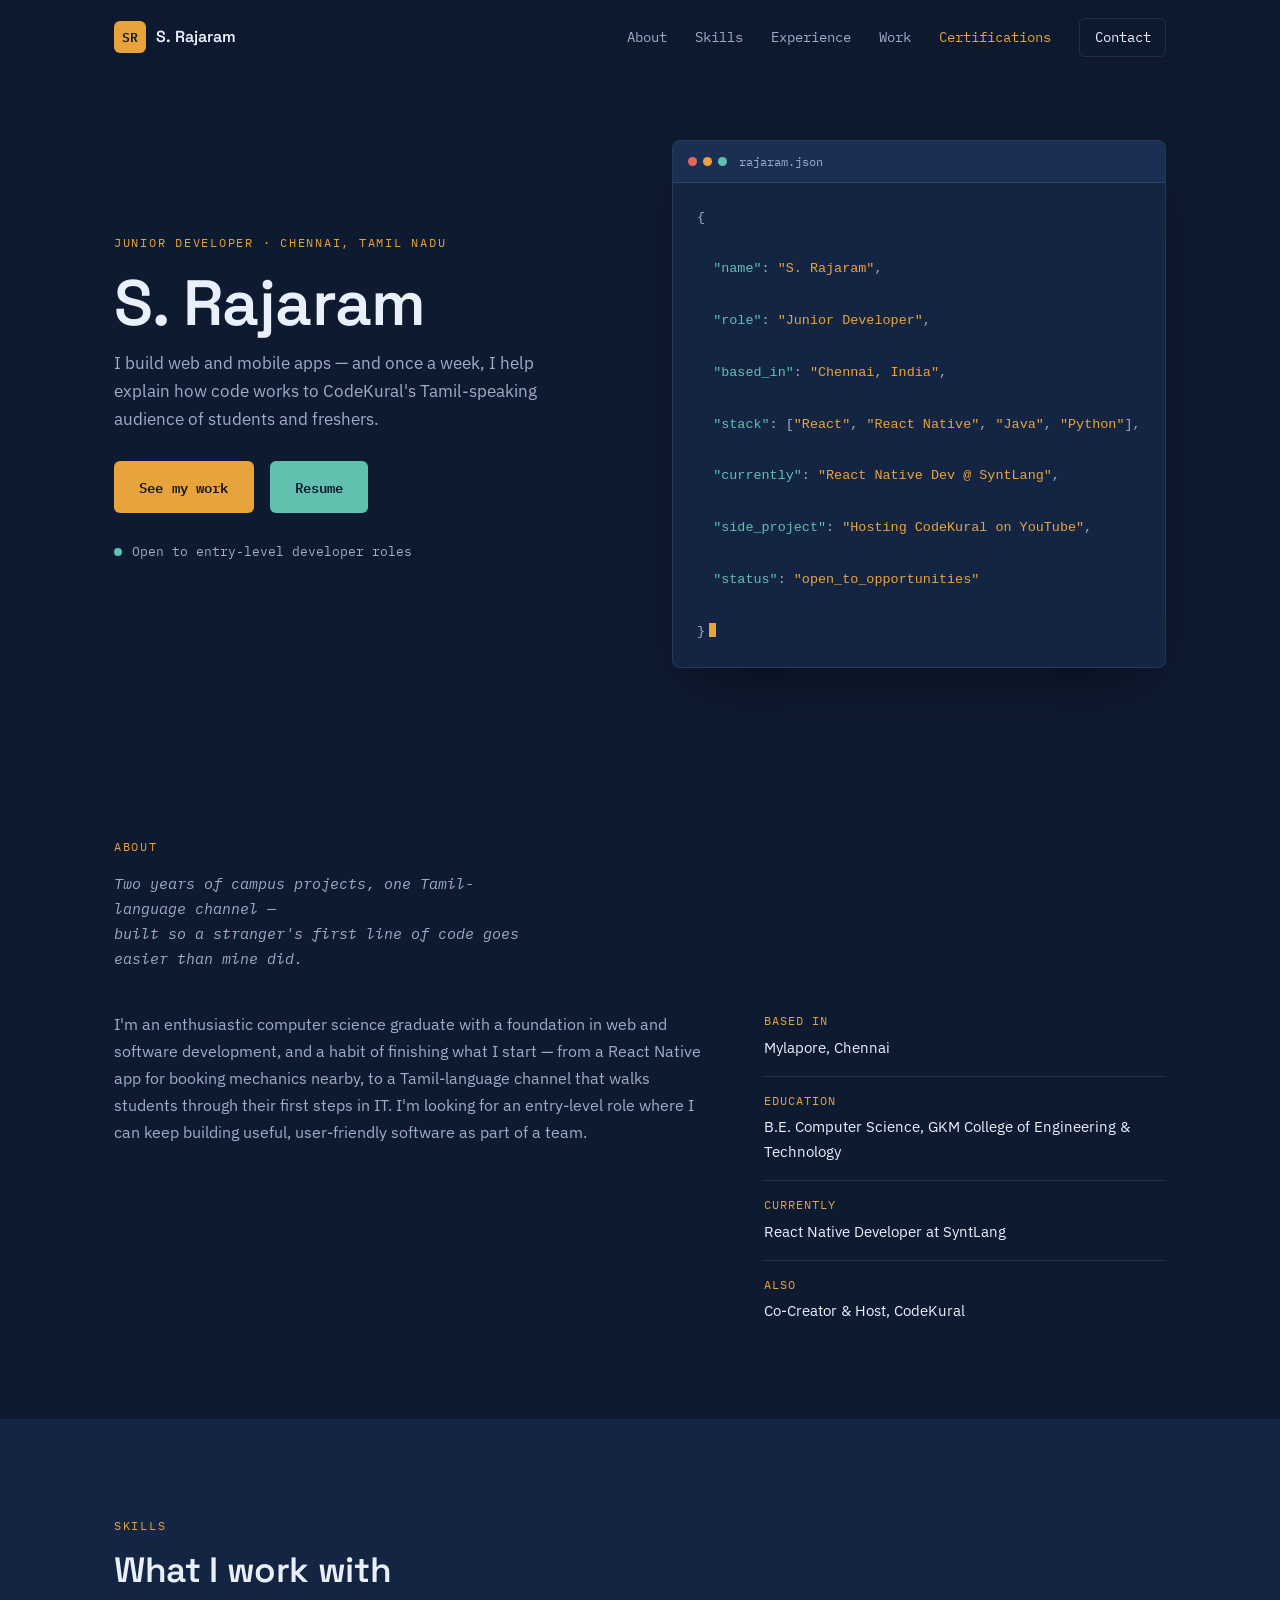
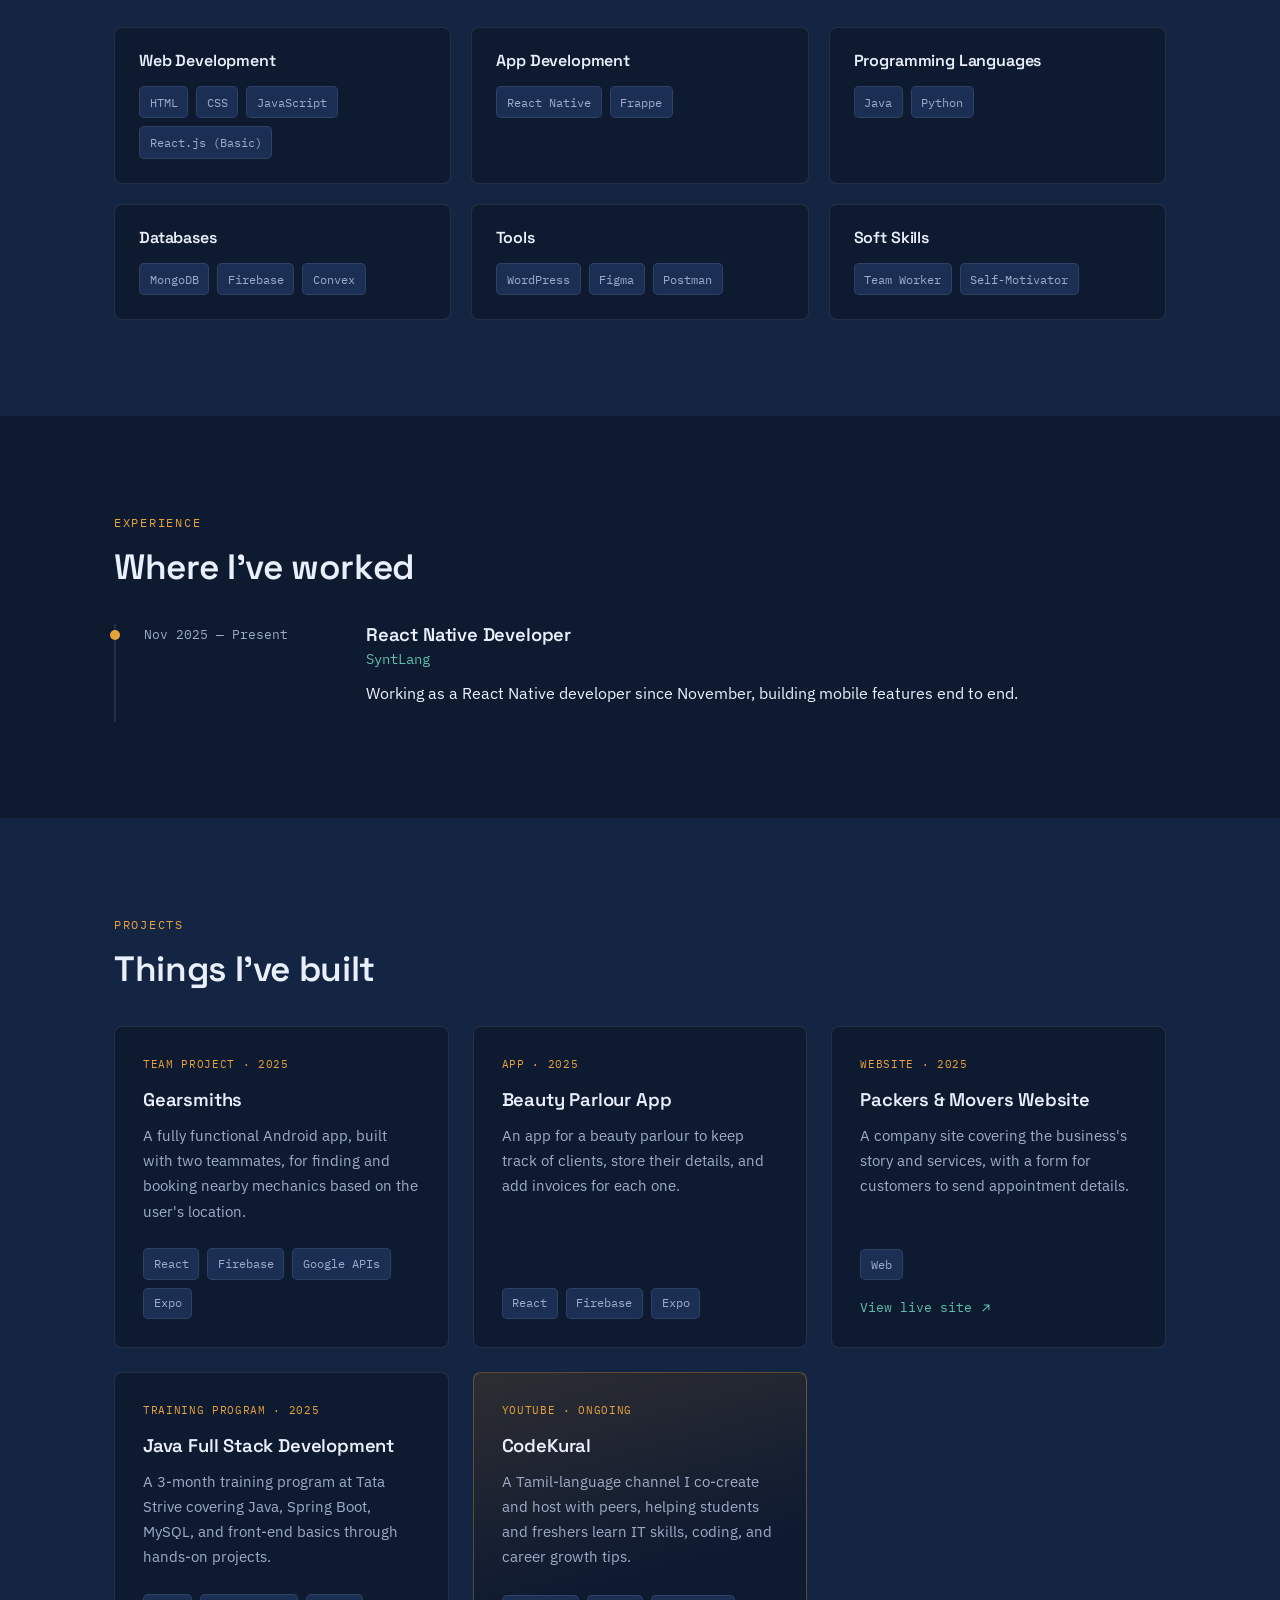
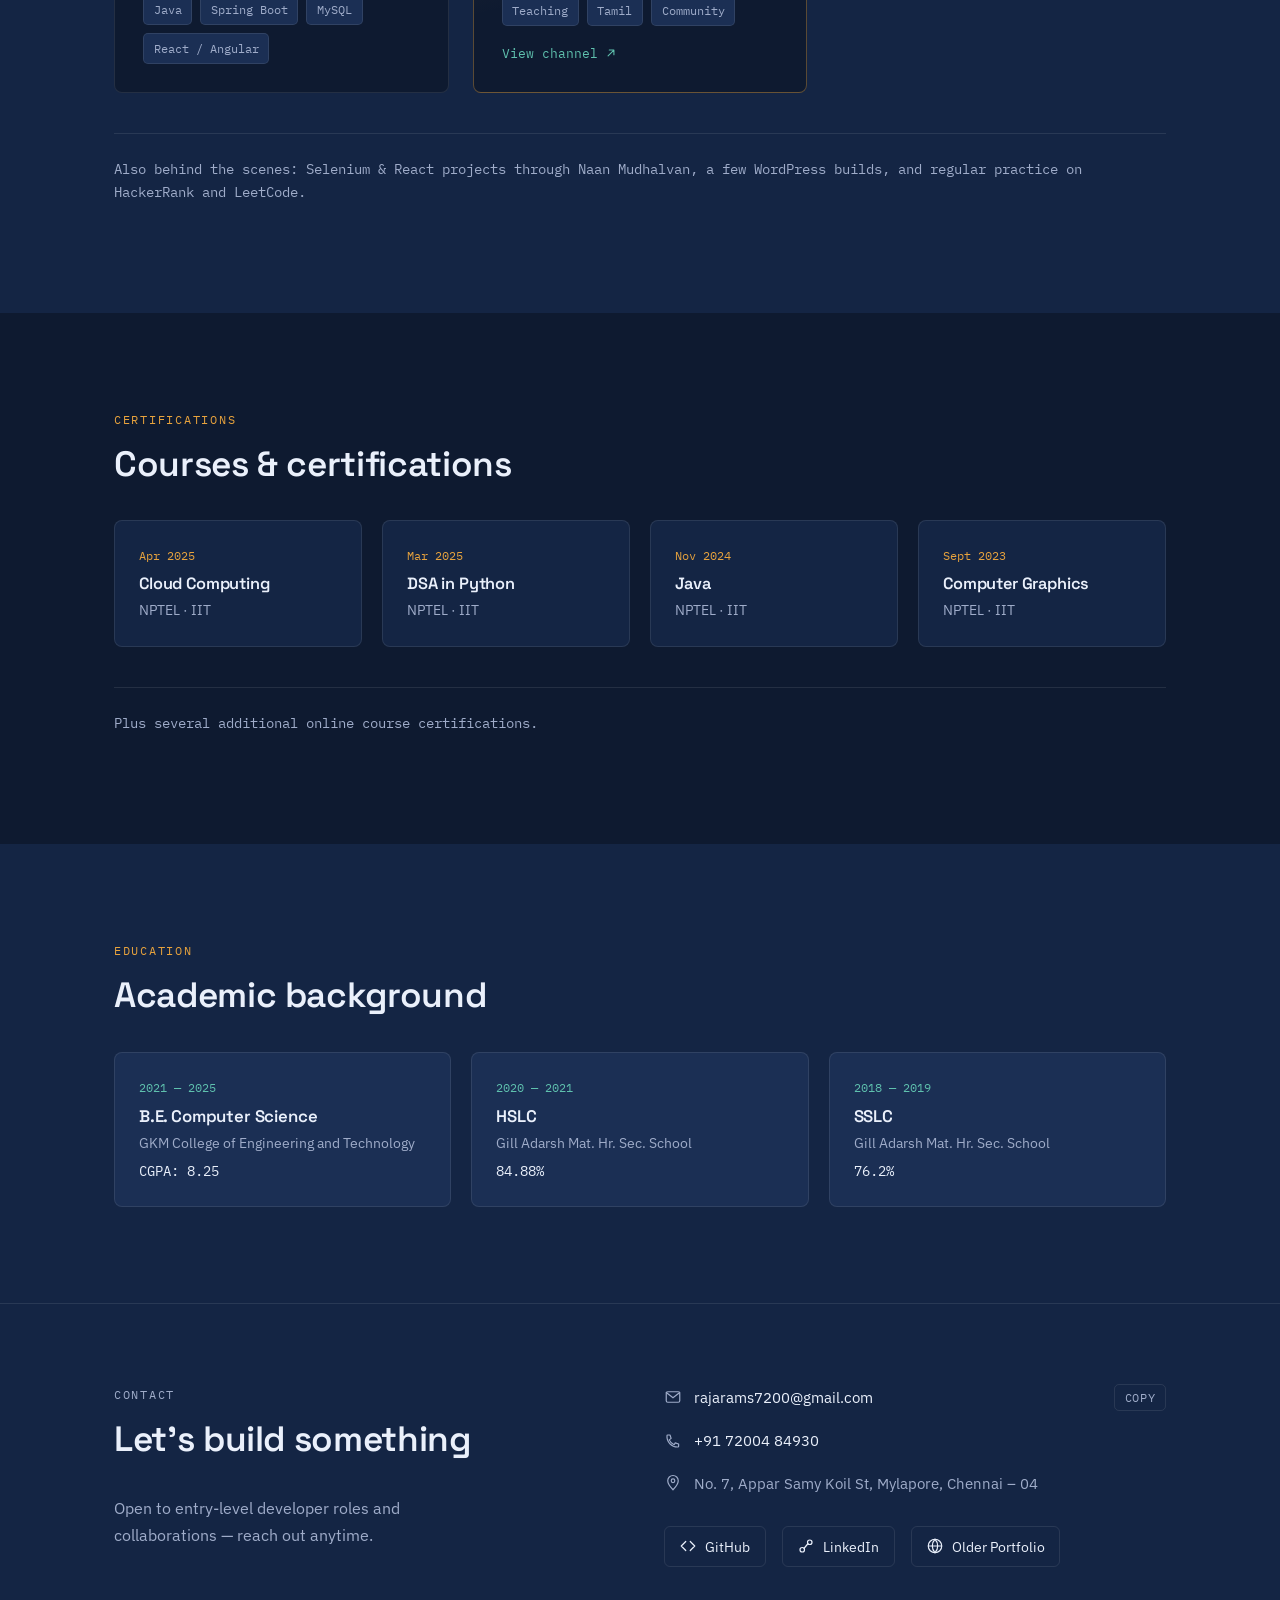
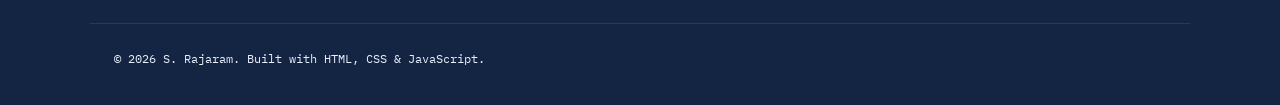
==== commit 51e81b8b: "Photo" ====
--- a/index.html
+++ b/index.html
@@ -13,6 +13,7 @@
     href="https://fonts.googleapis.com/css2?family=IBM+Plex+Mono:wght@400;500;600&family=IBM+Plex+Sans:wght@400;500;600;700&family=Space+Grotesk:wght@500;600;700&display=swap"
     rel="stylesheet" />
   <link rel="stylesheet" href="style.css" />
+  <link rel="icon" type="image/x-icon" href="./rr-removebg-preview.png">
 </head>
 
 <body>
@@ -21,7 +22,7 @@
   <header class="nav" id="nav">
     <div class="nav__inner container">
       <a href="#top" class="nav__brand">
-        <span class="nav__mark">SRM</span>
+        <span class="nav__mark">SR</span>
         <span class="nav__name">S. Rajaram</span>
       </a>
 
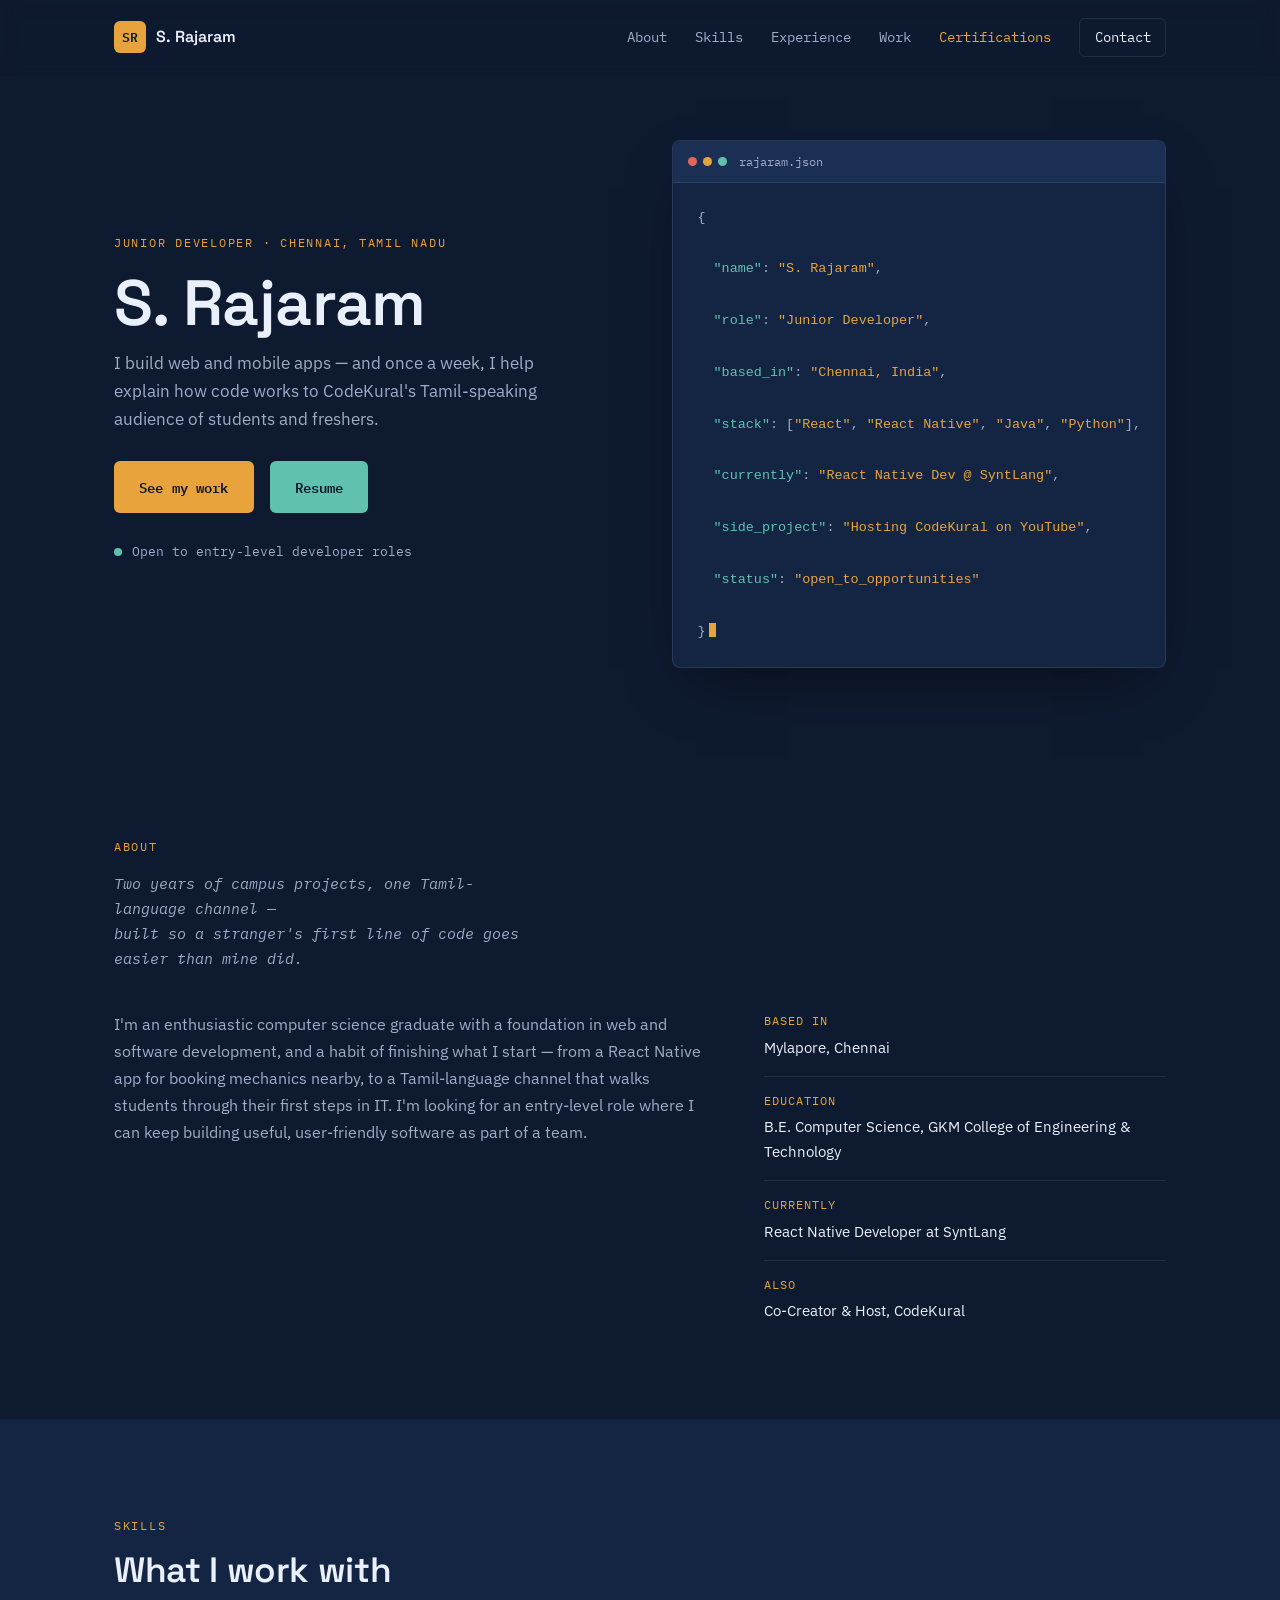
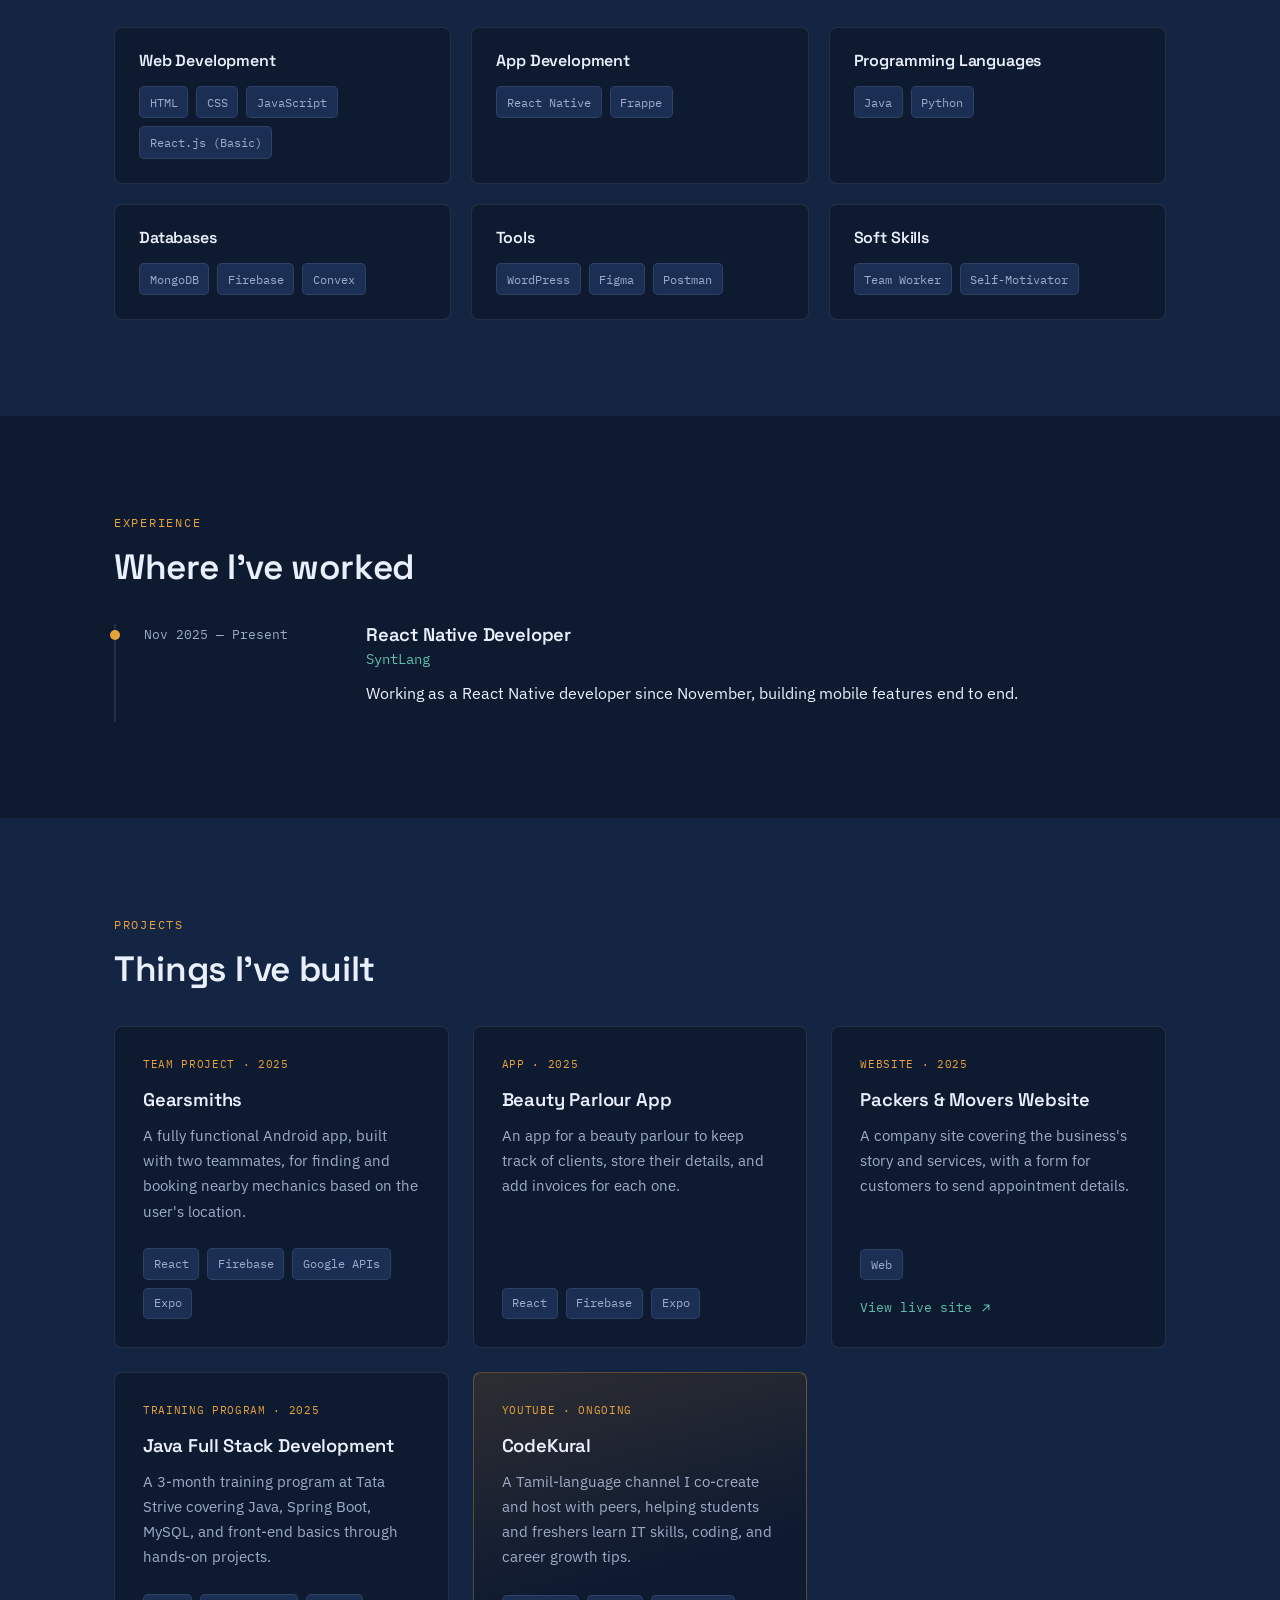
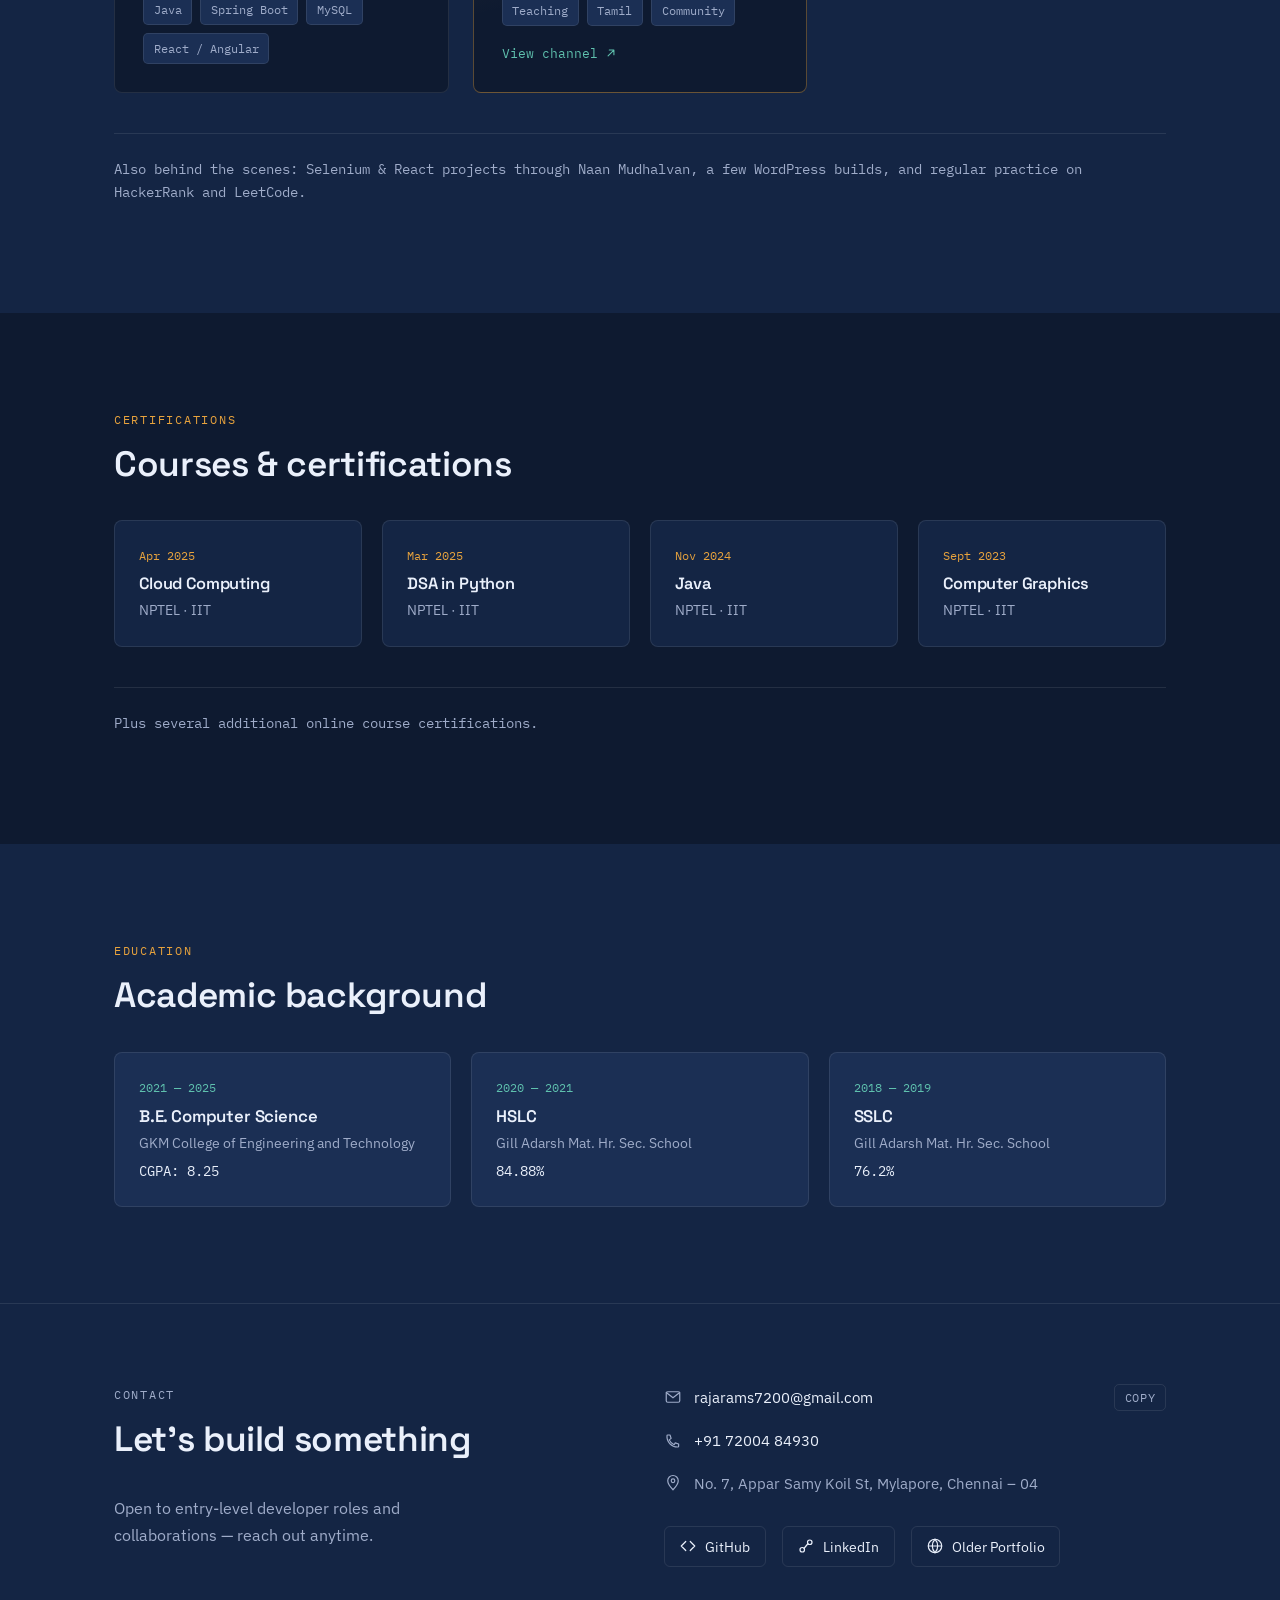
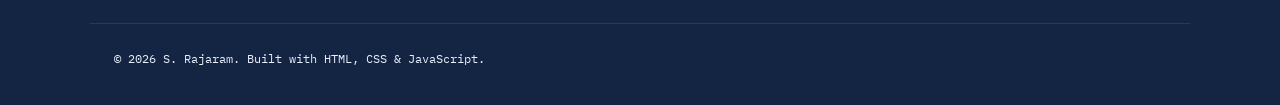
==== commit 47dbad7b: "Pic" ====
--- a/index.html
+++ b/index.html
@@ -13,7 +13,7 @@
     href="https://fonts.googleapis.com/css2?family=IBM+Plex+Mono:wght@400;500;600&family=IBM+Plex+Sans:wght@400;500;600;700&family=Space+Grotesk:wght@500;600;700&display=swap"
     rel="stylesheet" />
   <link rel="stylesheet" href="style.css" />
-  <link rel="icon" type="image/x-icon" href="./rr-removebg-preview.png">
+  <!-- <link rel="icon" type="image/x-icon" href="./rr-removebg-preview.png"> -->
 </head>
 
 <body>
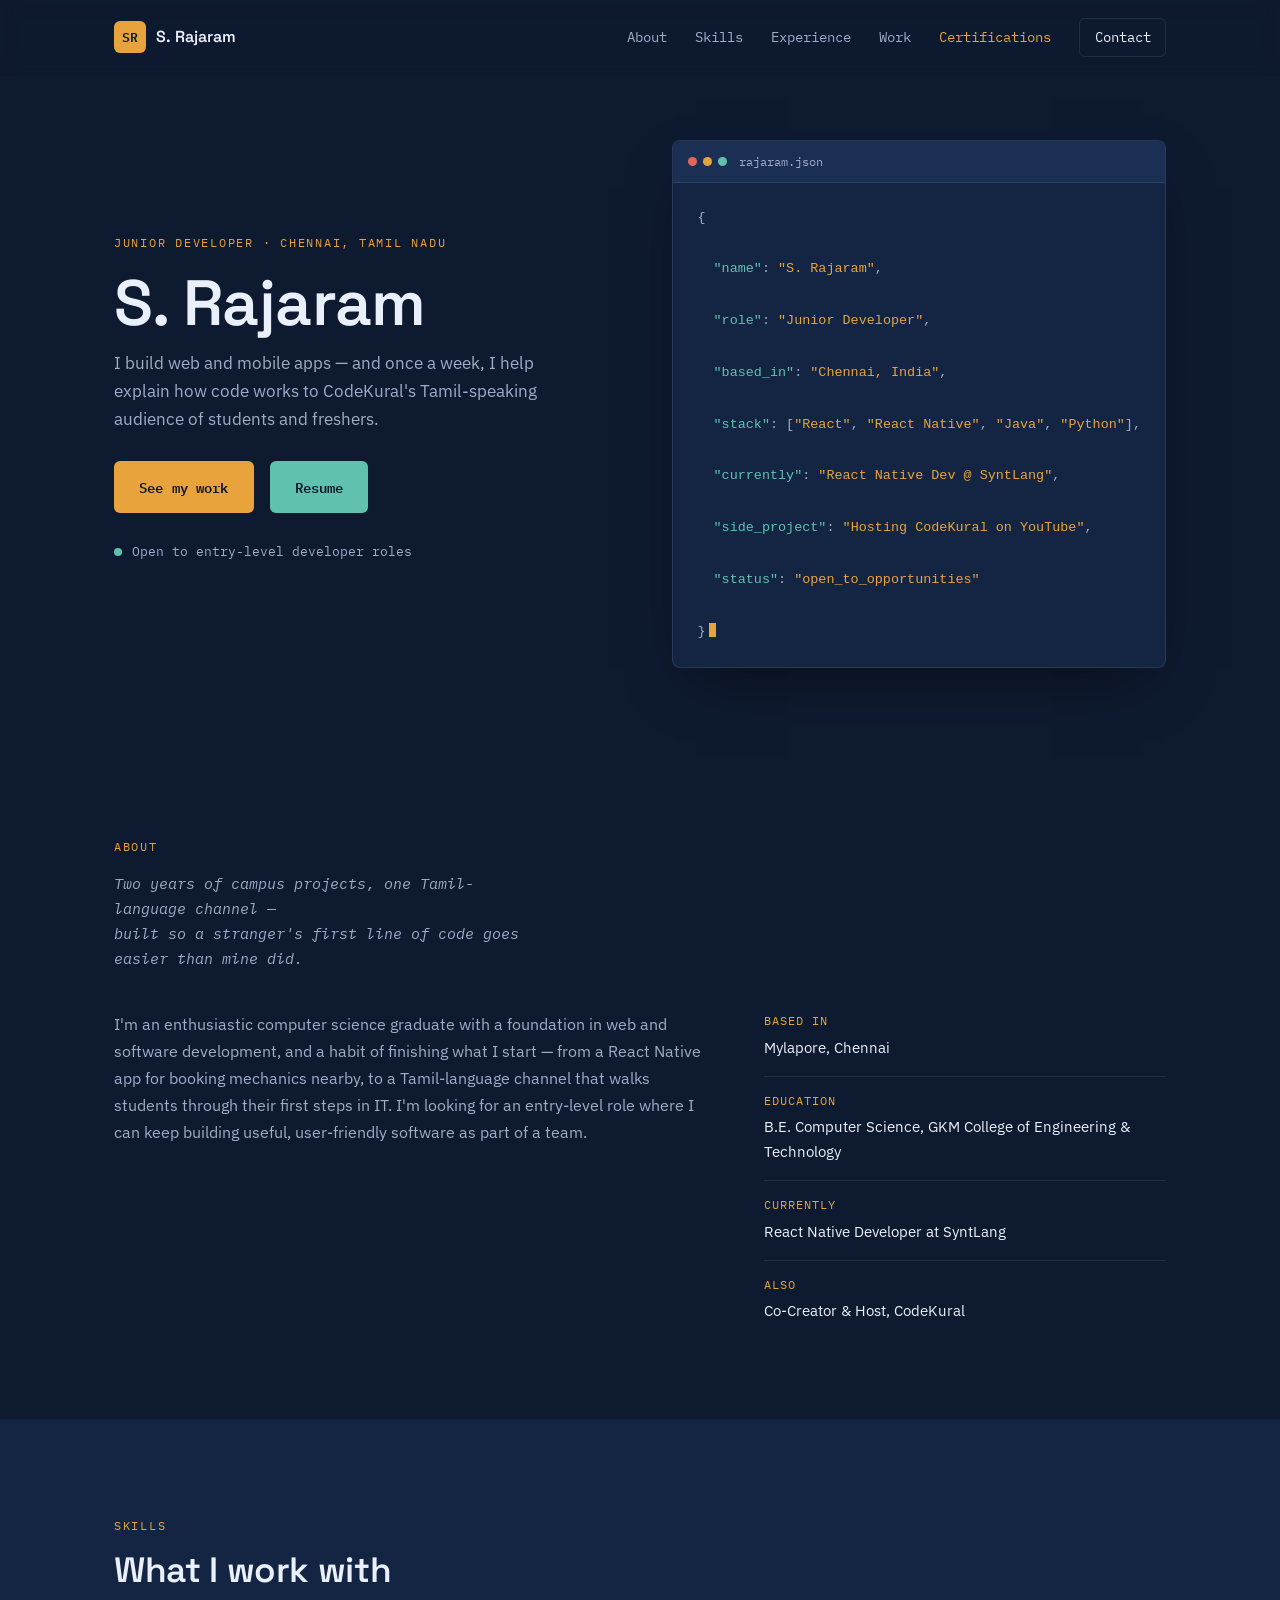
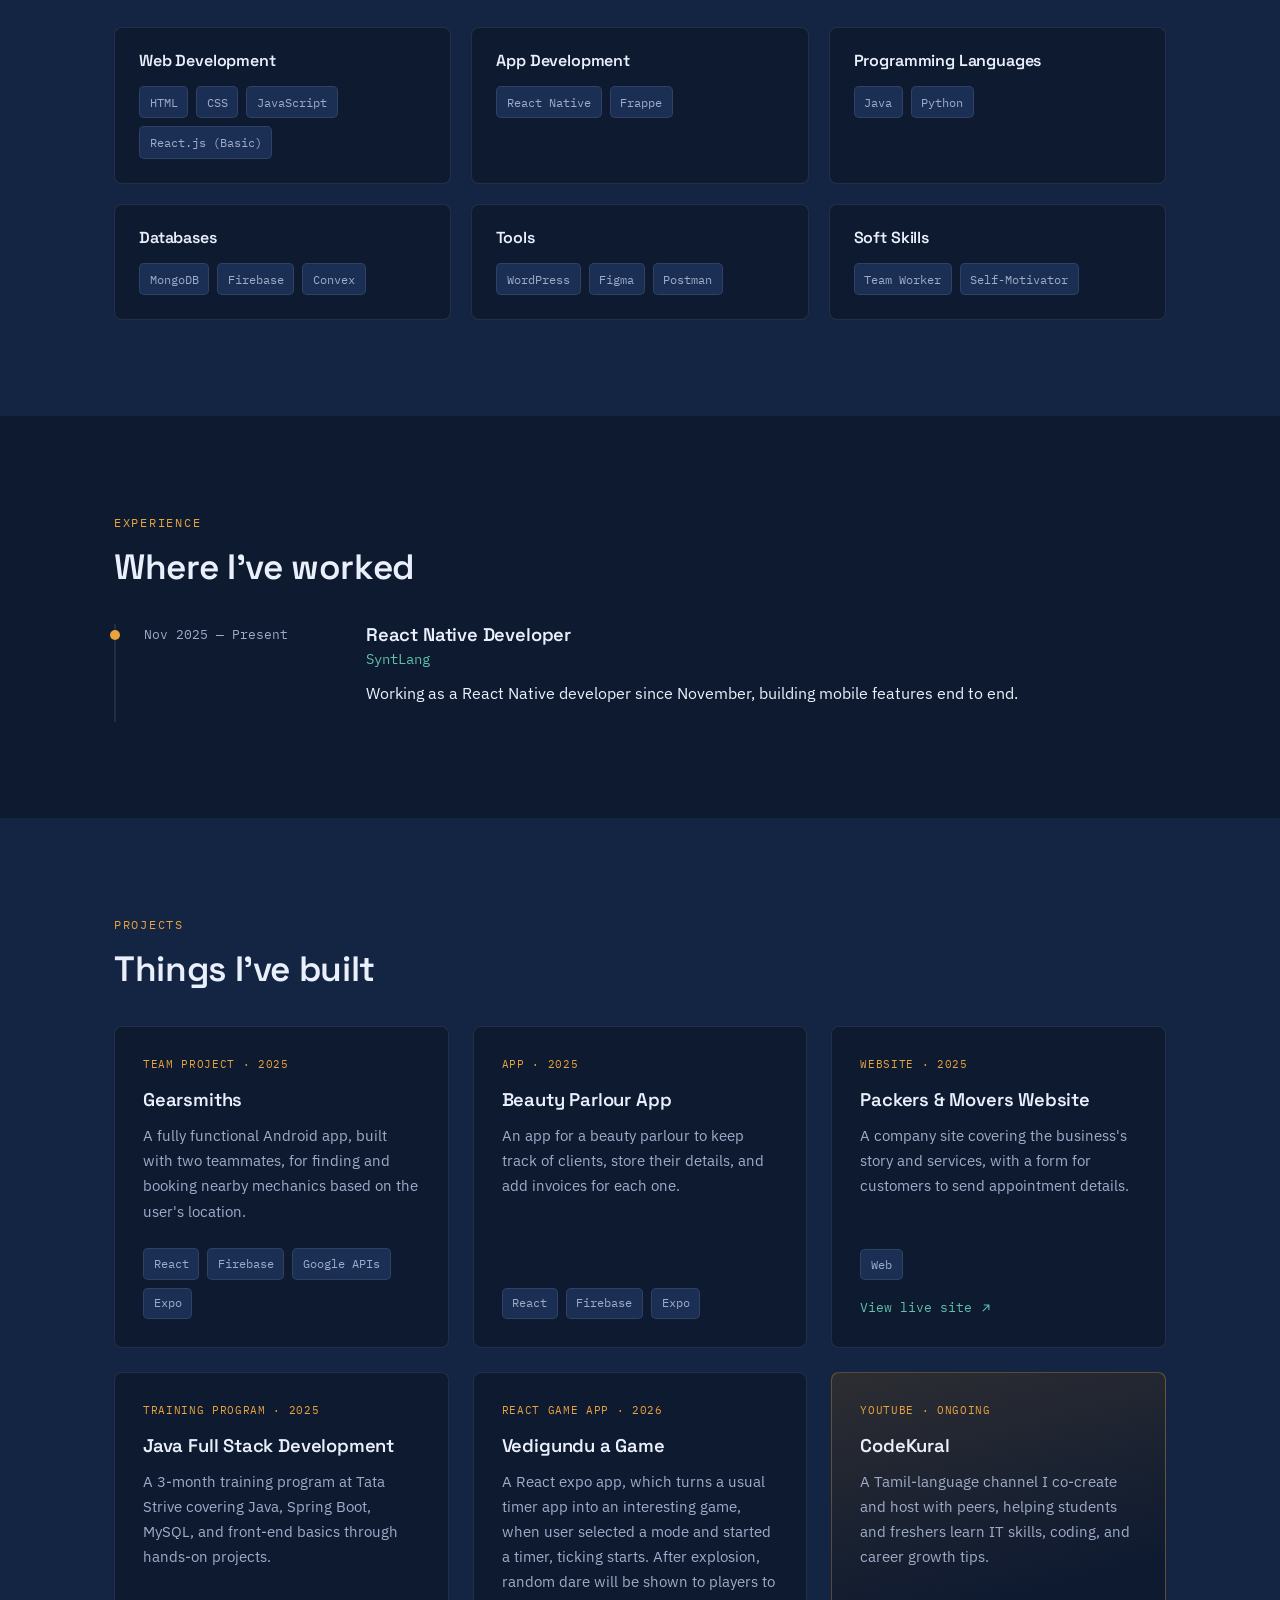
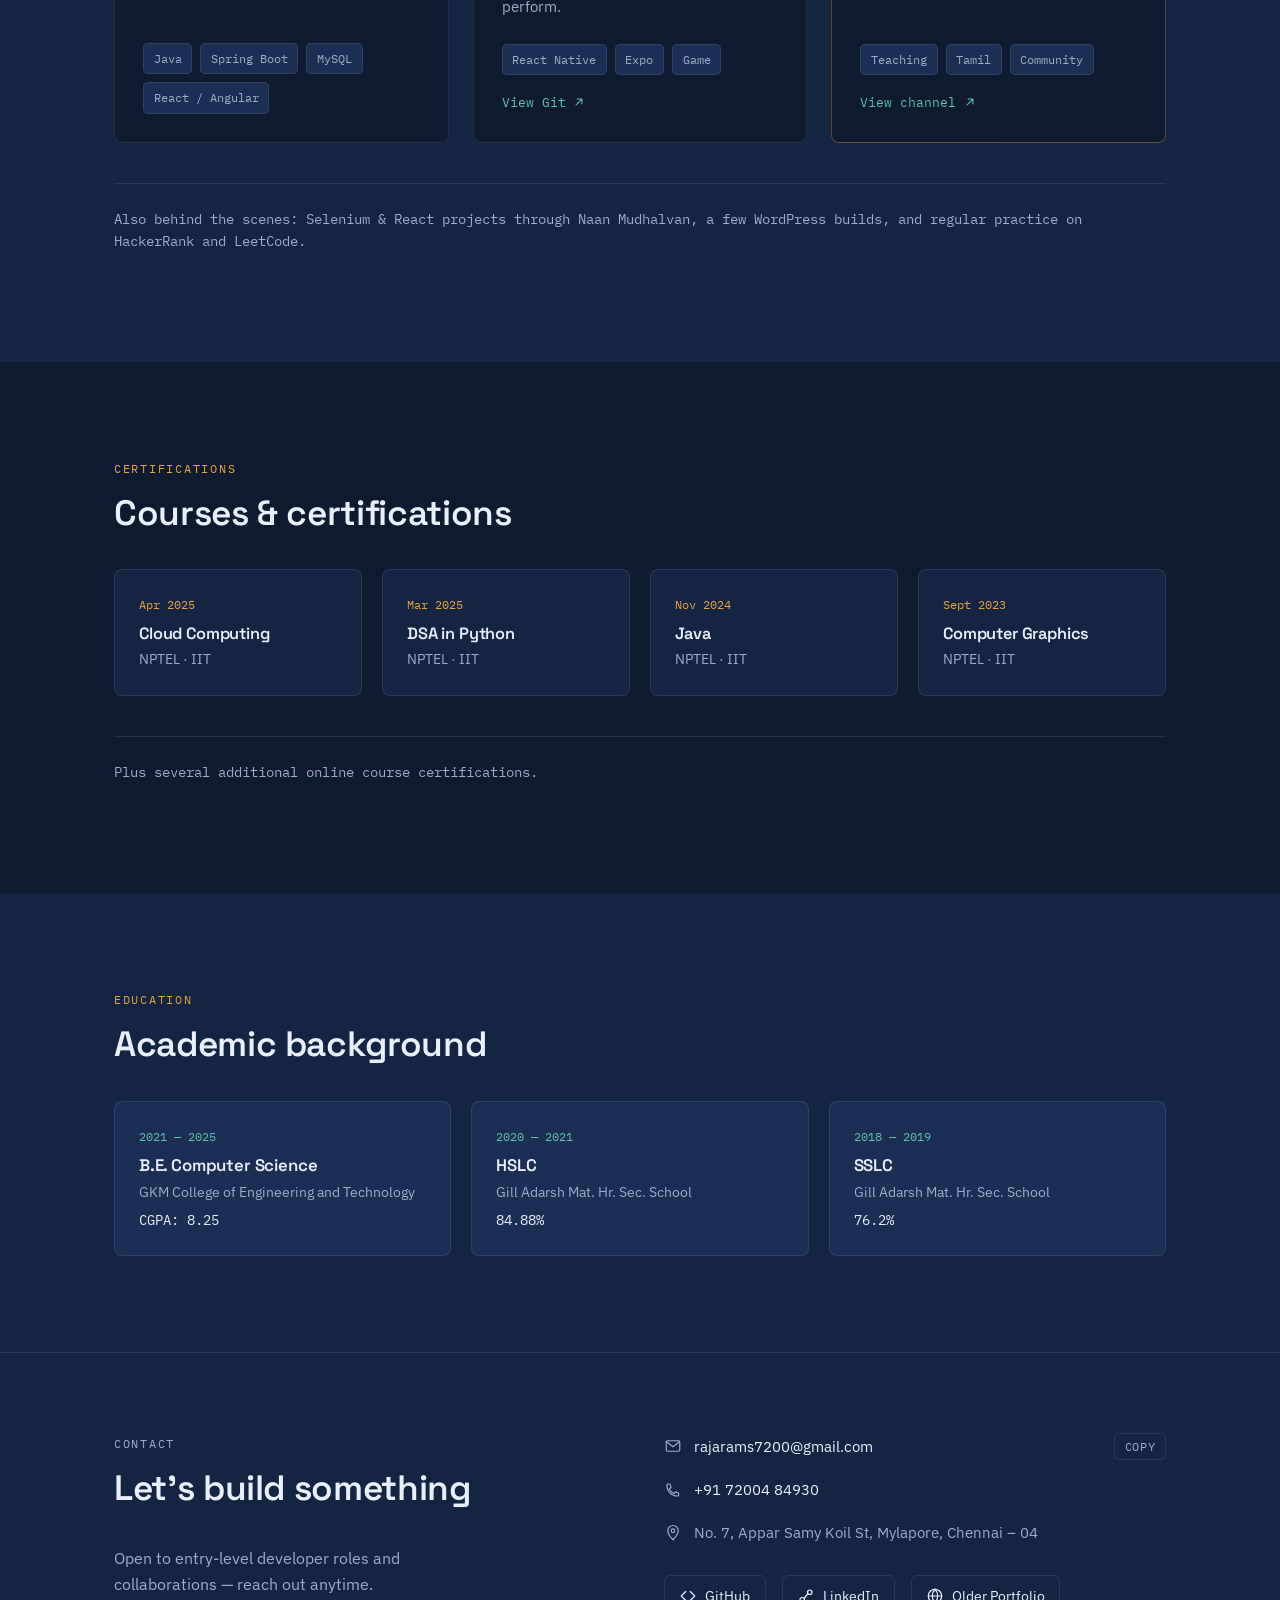
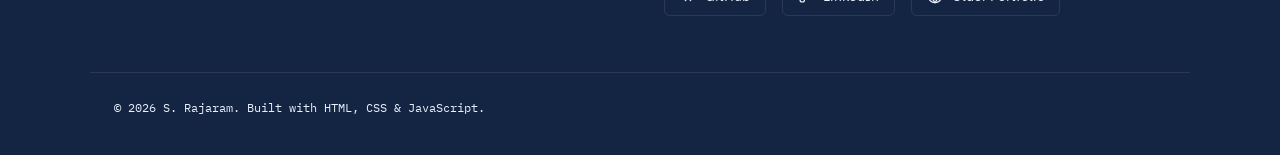
==== commit 38b7259a: "Updated project" ====
--- a/index.html
+++ b/index.html
@@ -220,6 +220,24 @@
                 Angular</span></div>
           </article>
 
+          <article class="project-card">
+            <span class="project-card__tag">React Game App · 2026</span>
+            <h3>Vedigundu a Game</h3>
+            <p>A React expo app, which turns a usual timer app into an interesting game,
+              when user selected a mode and started a timer, ticking starts.
+              After explosion, random dare will be shown to players to perform.
+            </p>
+            <div class="tags tags--small"><span>React Native</span><span>Expo</span><span>Game</span></div>
+            <a class="project-card__link" href="https://github.com/RajaramRajaram/VediGundu" target="_blank"
+              rel="noopener noreferrer">
+              View Git
+              <svg viewBox="0 0 24 24" class="icon icon--sm" aria-hidden="true">
+                <path d="M7 17L17 7M9 7h8v8" fill="none" stroke="currentColor" stroke-width="1.8" stroke-linecap="round"
+                  stroke-linejoin="round" />
+              </svg>
+            </a>
+          </article>
+
           <article class="project-card project-card--feature">
             <span class="project-card__tag">YouTube · Ongoing</span>
             <h3>CodeKural</h3>
@@ -235,6 +253,7 @@
               </svg>
             </a>
           </article>
+
 
         </div>
 
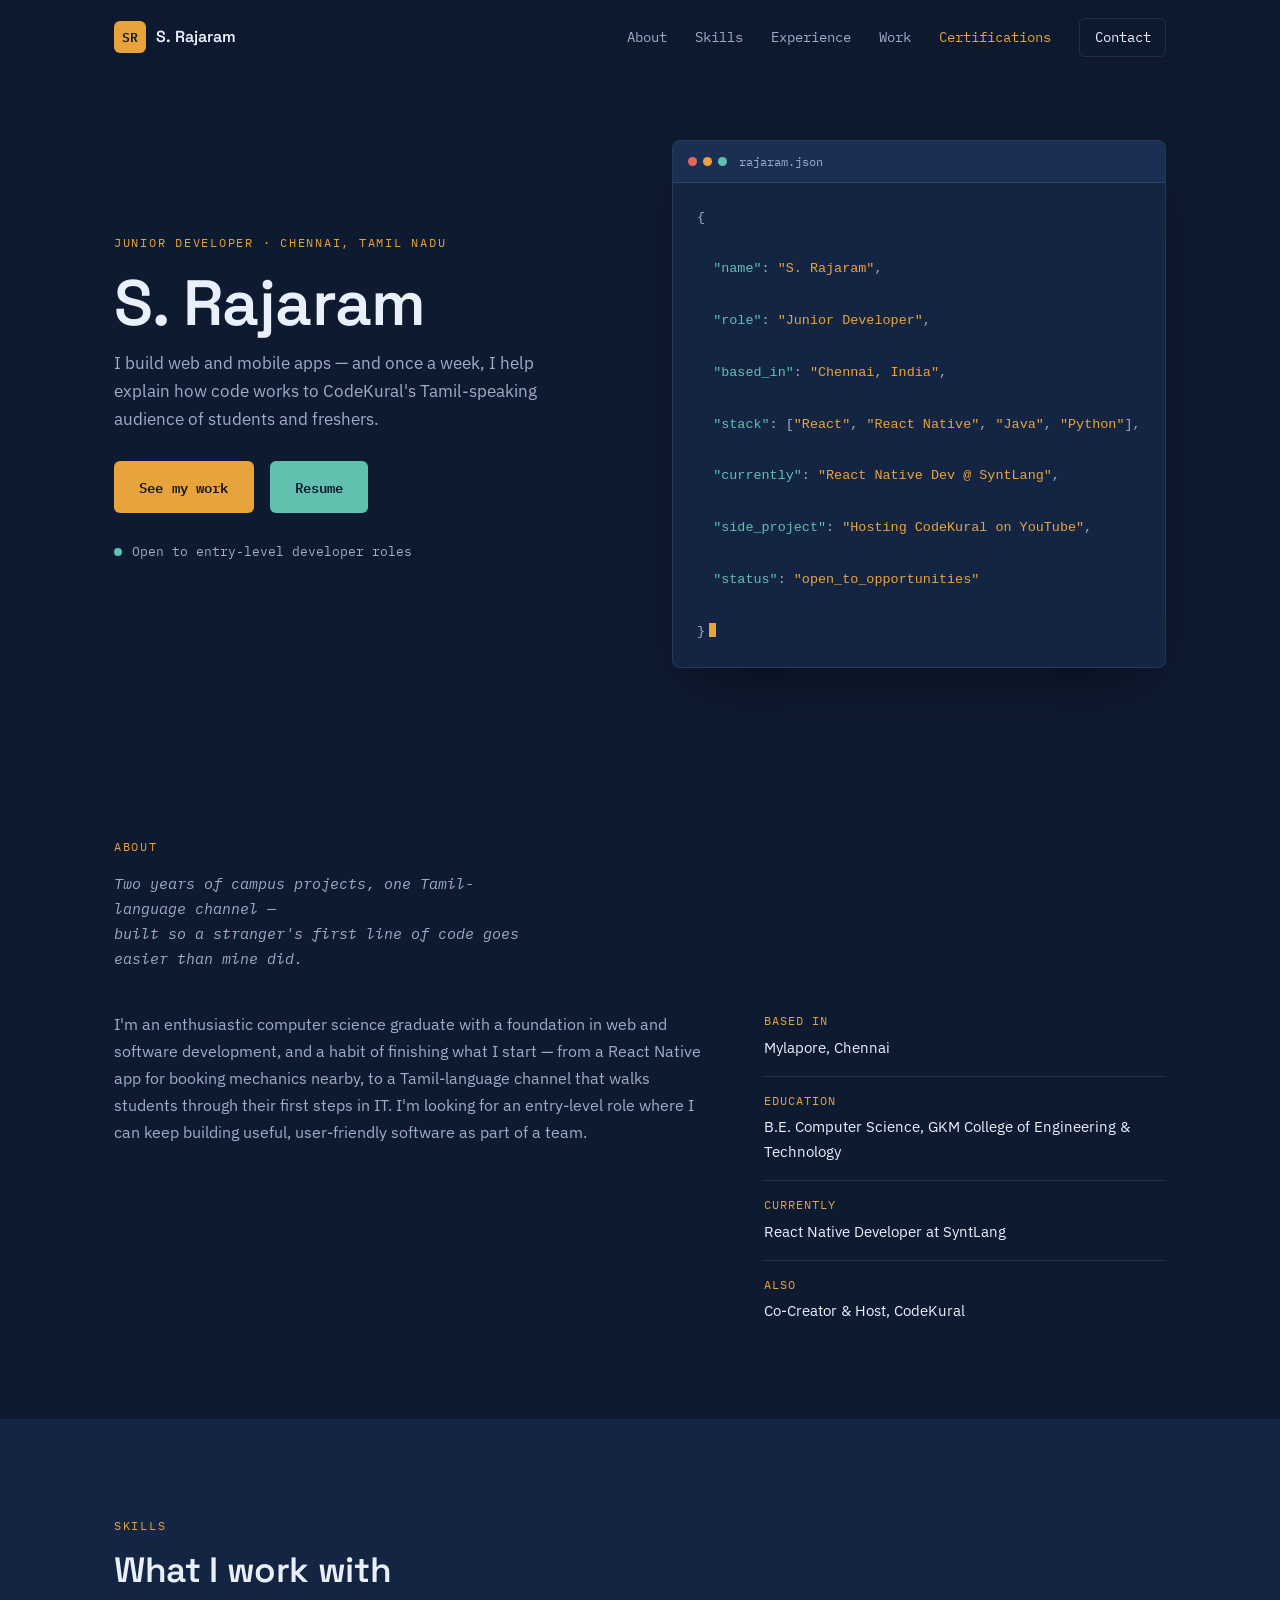
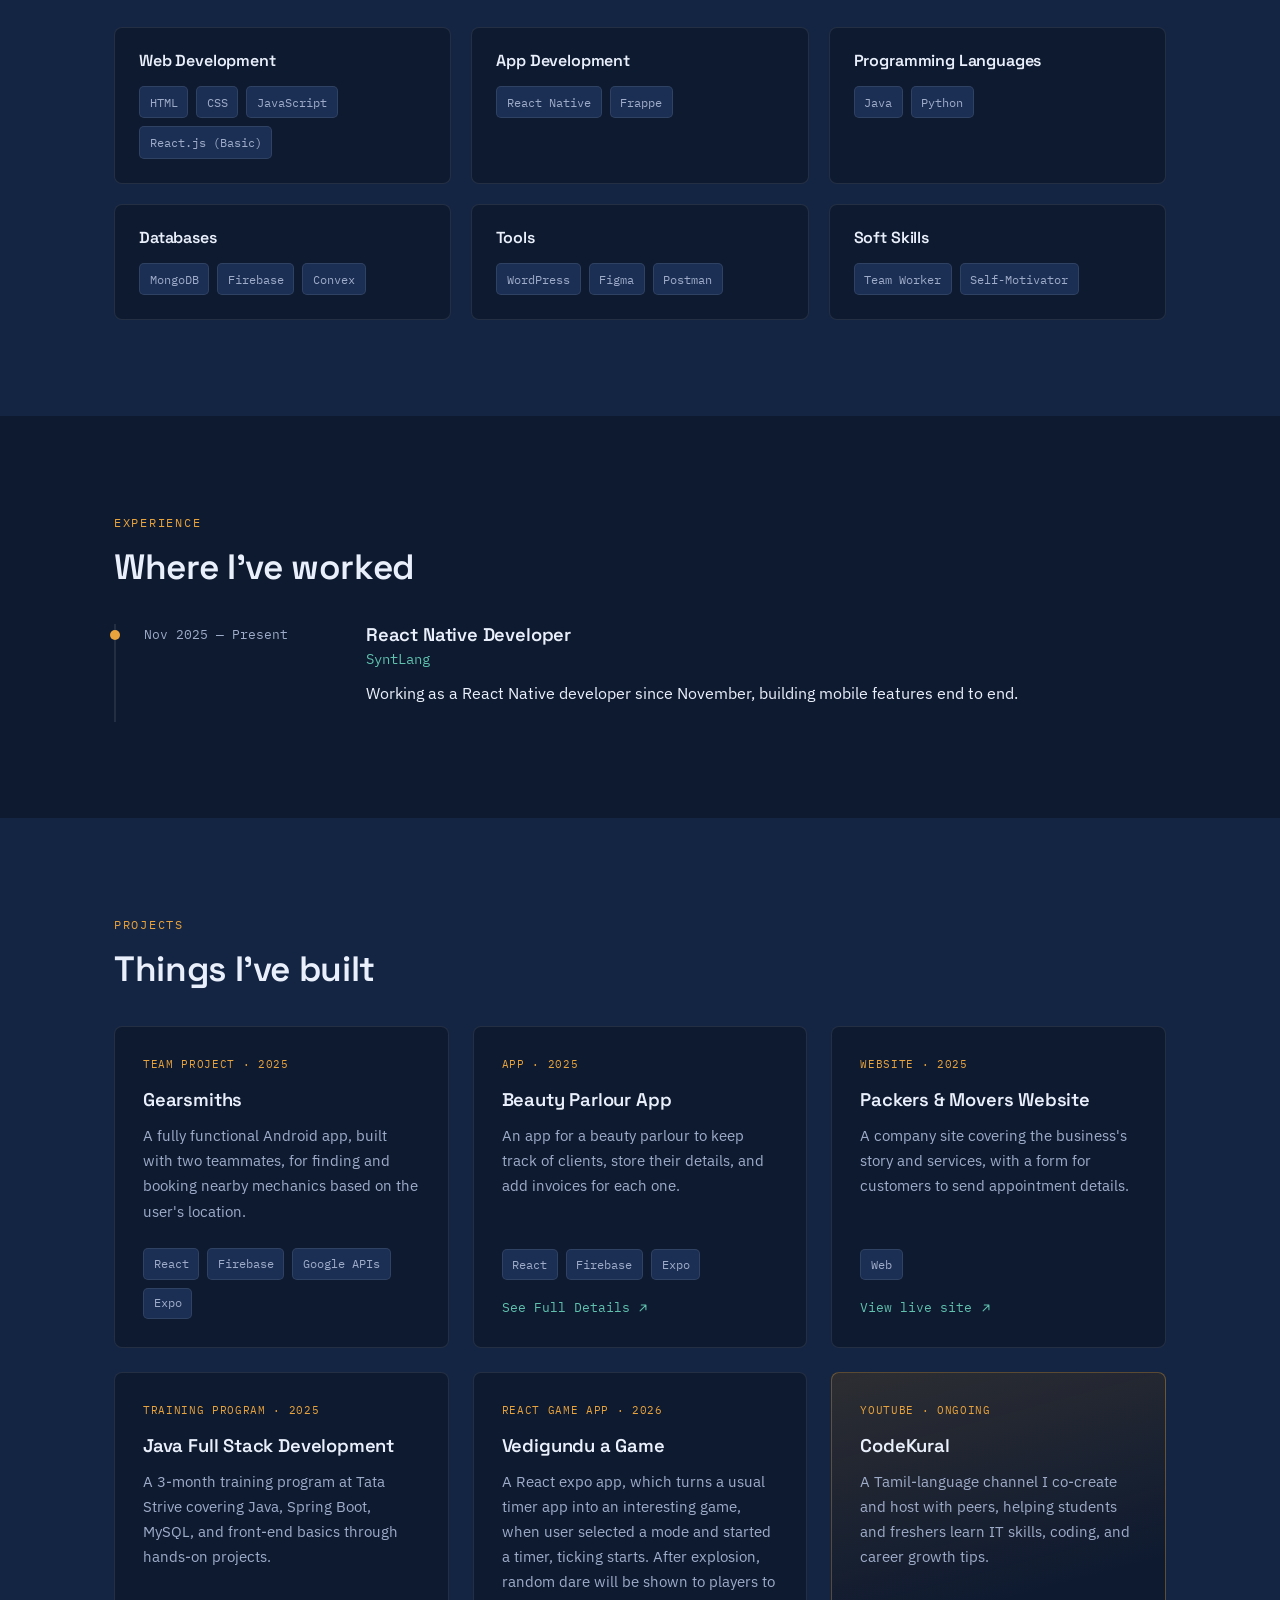
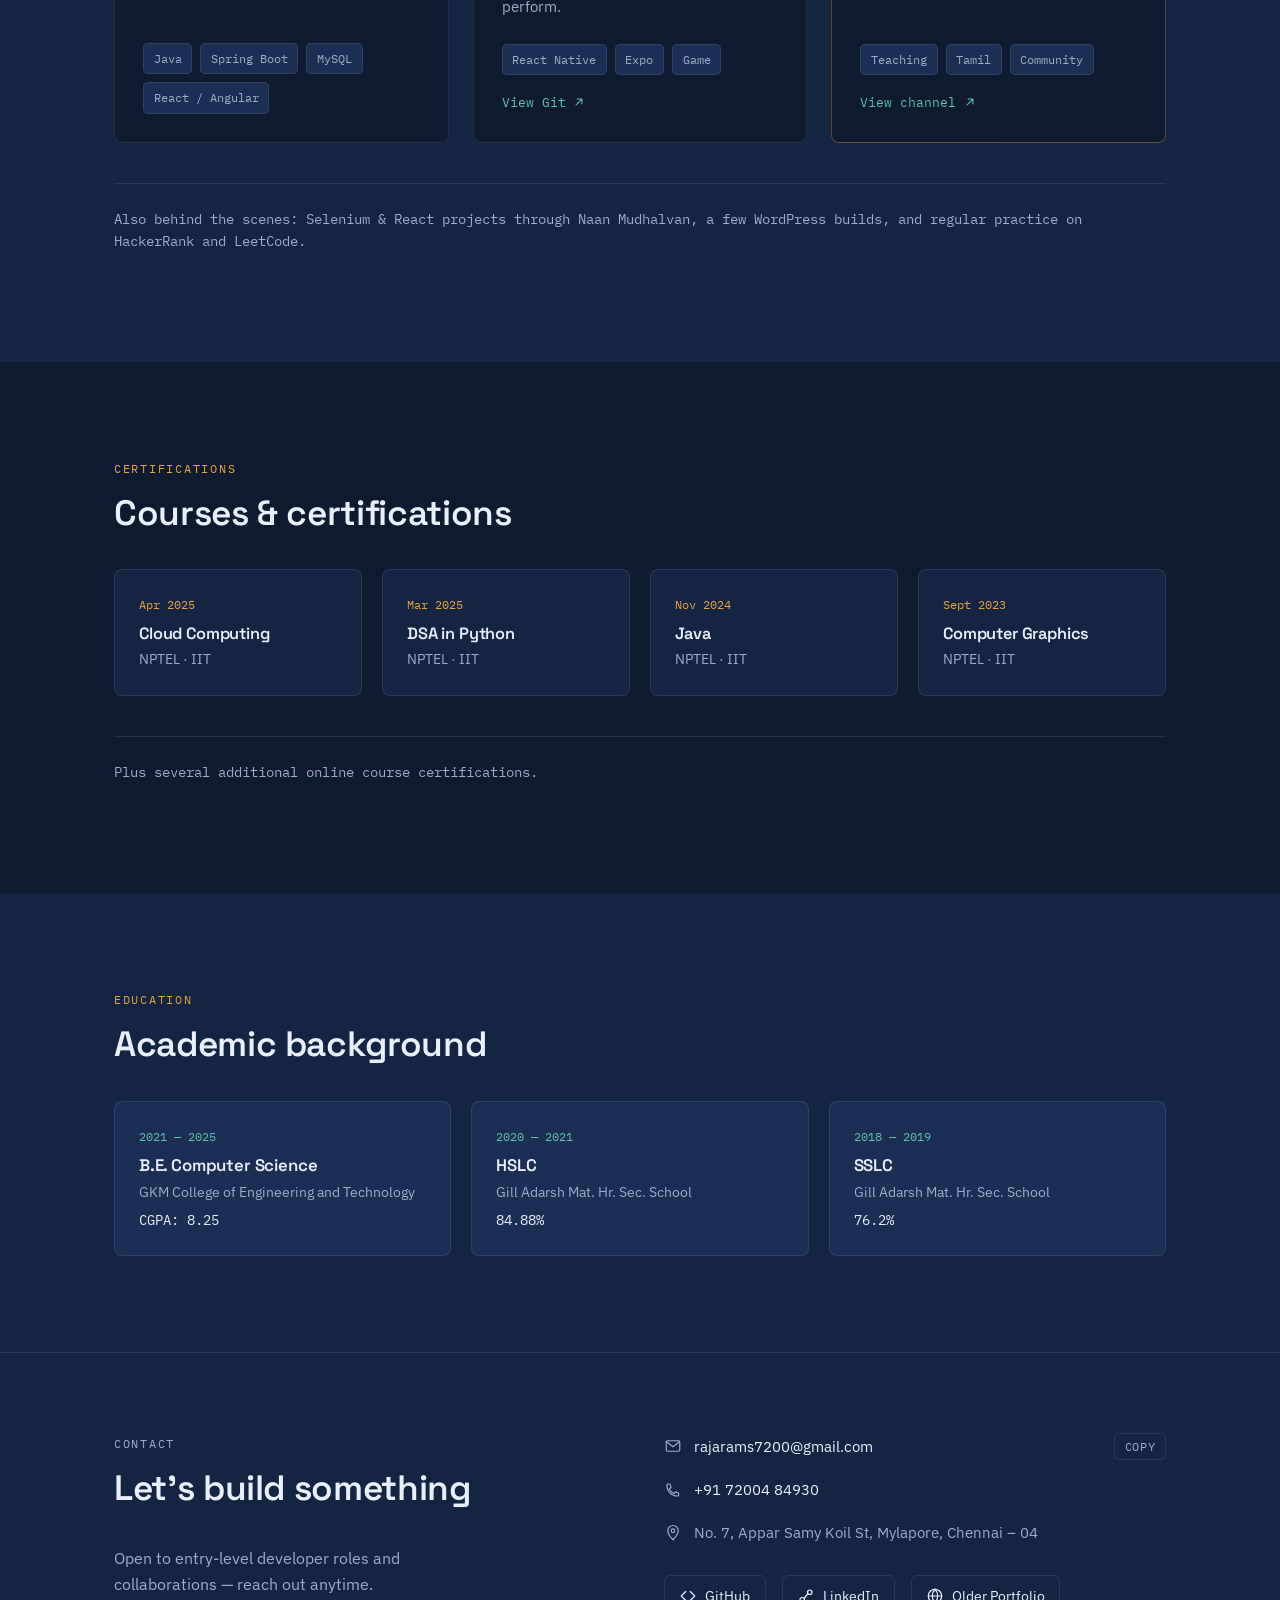
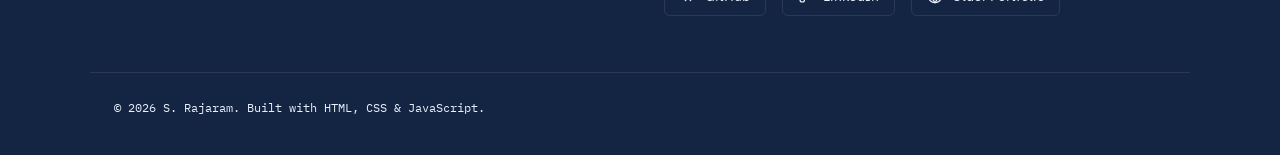
==== commit eb489877: "Updated index" ====
--- a/index.html
+++ b/index.html
@@ -185,6 +185,7 @@
               on the user's location.</p>
             <div class="tags tags--small"><span>React</span><span>Firebase</span><span>Google
                 APIs</span><span>Expo</span></div>
+
           </article>
 
           <article class="project-card">
@@ -193,6 +194,13 @@
             <p>An app for a beauty parlour to keep track of clients, store their details, and add invoices for each one.
             </p>
             <div class="tags tags--small"><span>React</span><span>Firebase</span><span>Expo</span></div>
+            <a class="project-card__link" href="./beauty_parlour/beauty.html" rel="noopener noreferrer">
+              See Full Details
+              <svg viewBox="0 0 24 24" class="icon icon--sm" aria-hidden="true">
+                <path d="M7 17L17 7M9 7h8v8" fill="none" stroke="currentColor" stroke-width="1.8" stroke-linecap="round"
+                  stroke-linejoin="round" />
+              </svg>
+            </a>
           </article>
 
           <article class="project-card">
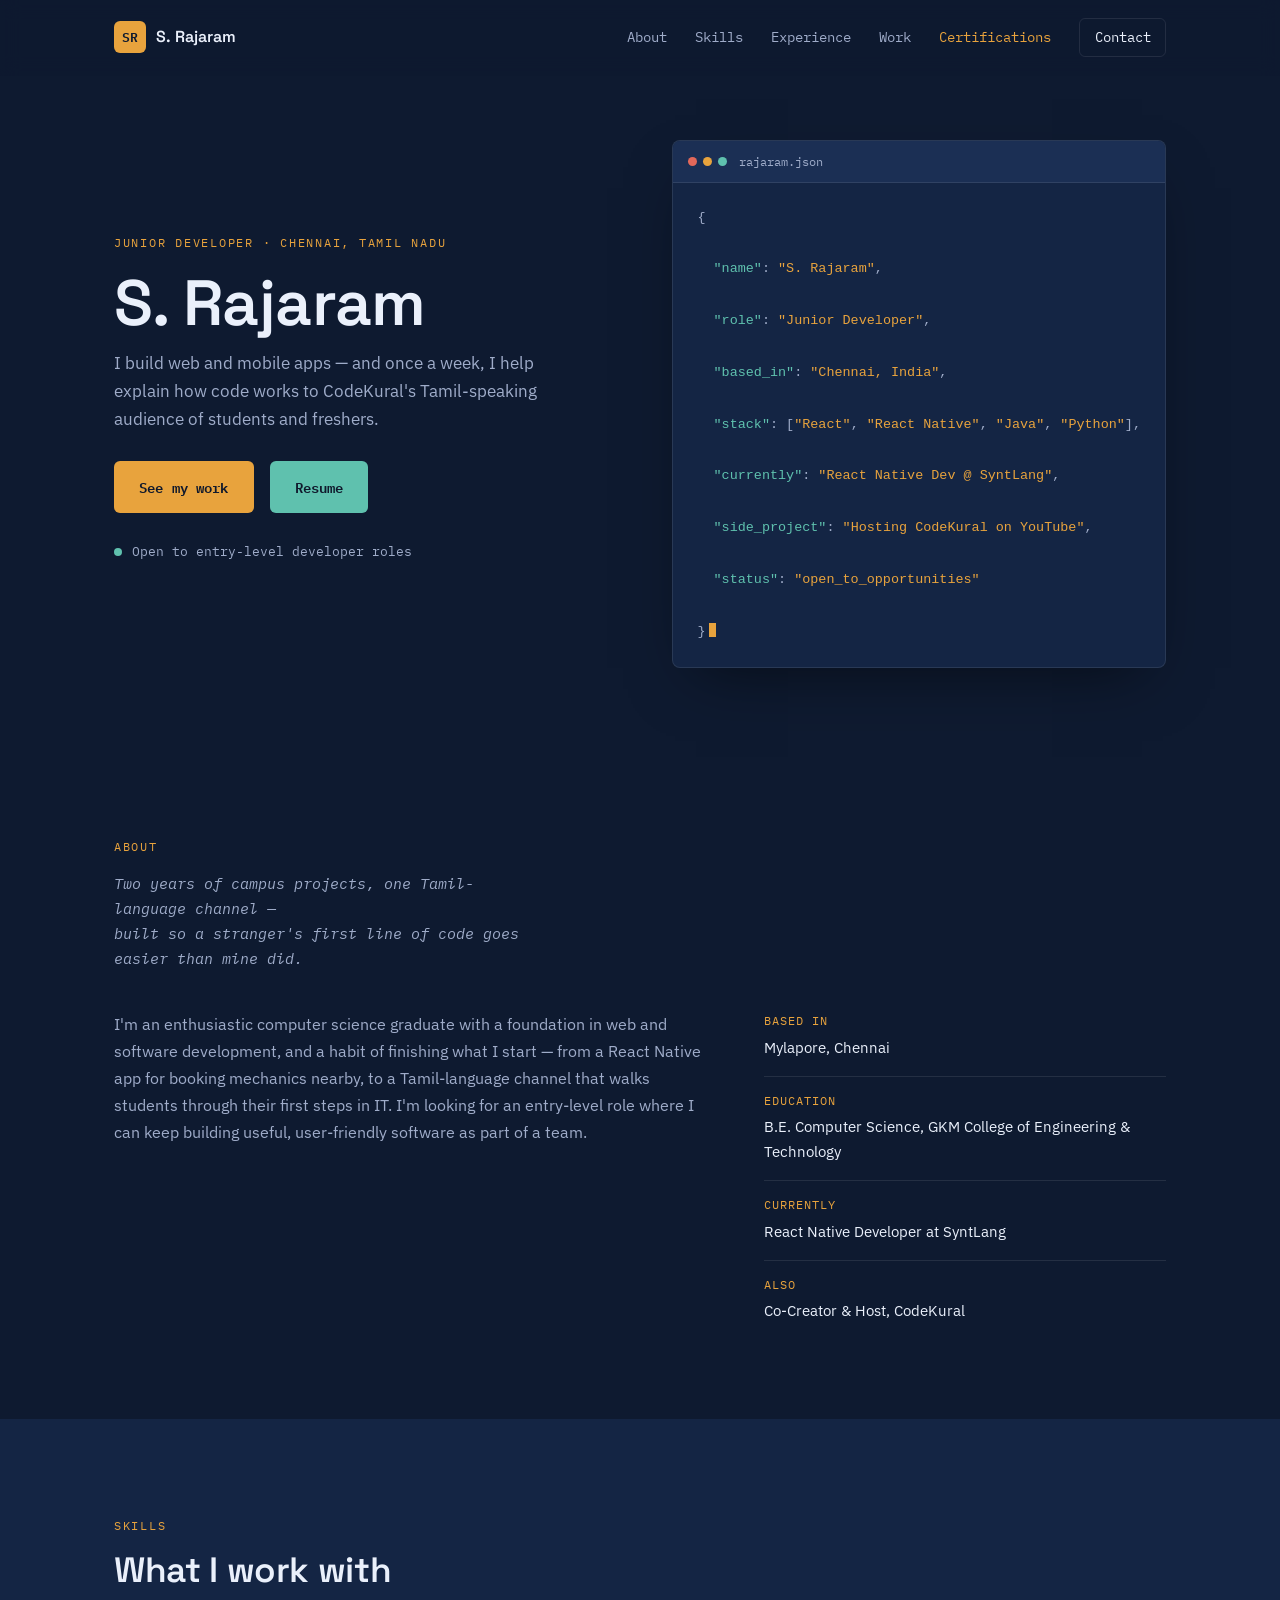
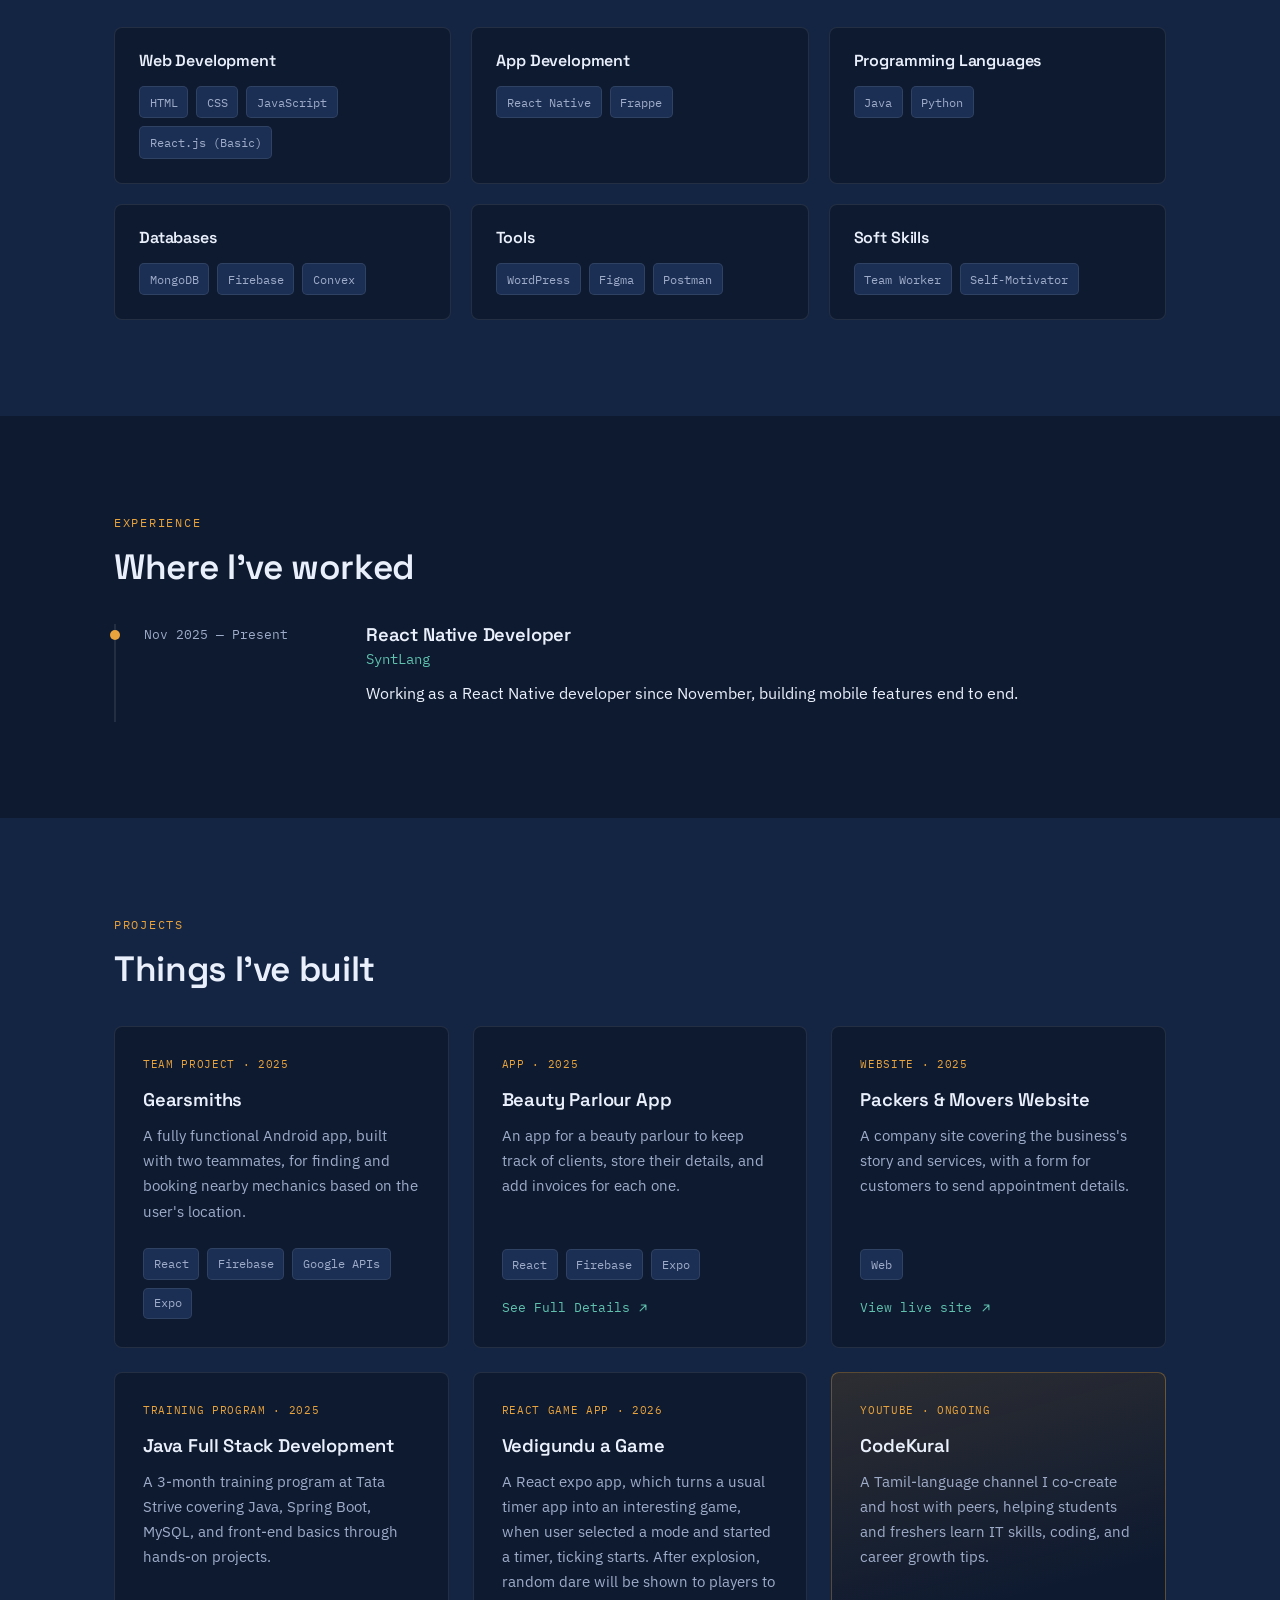
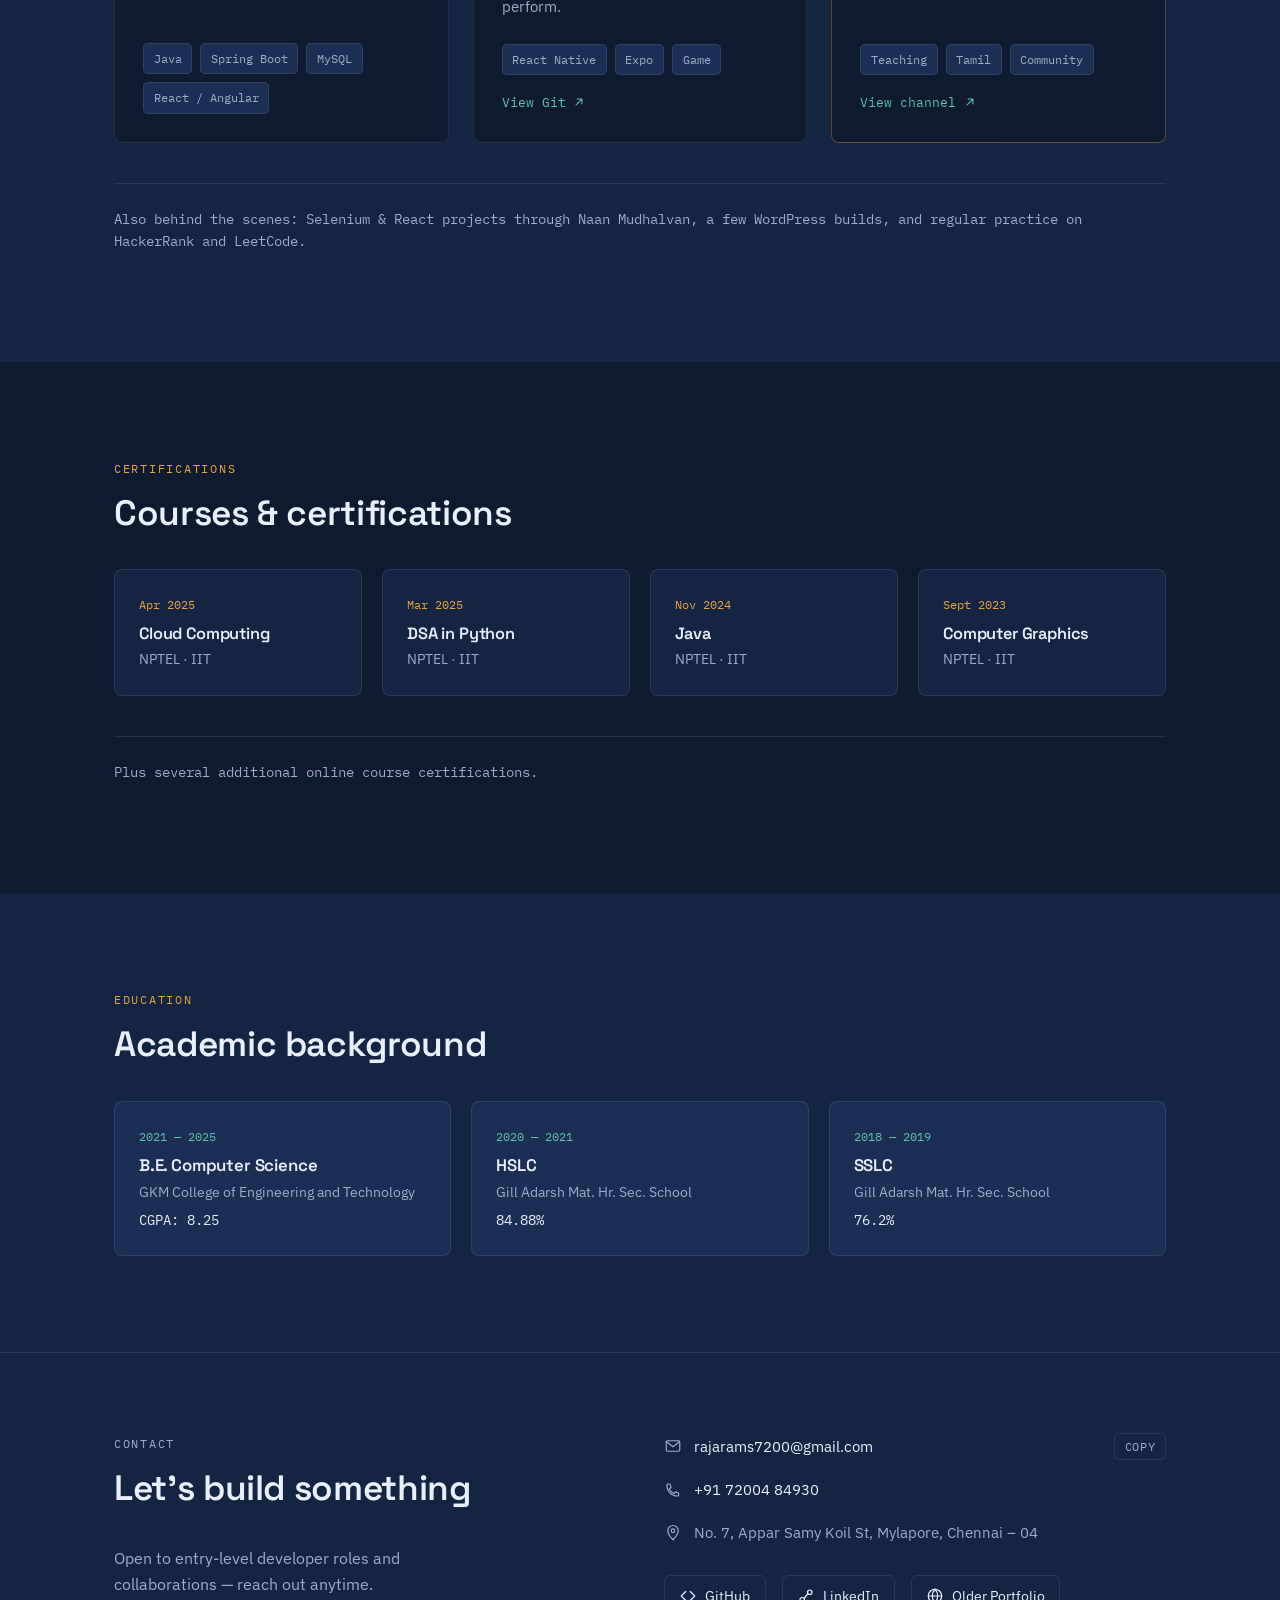
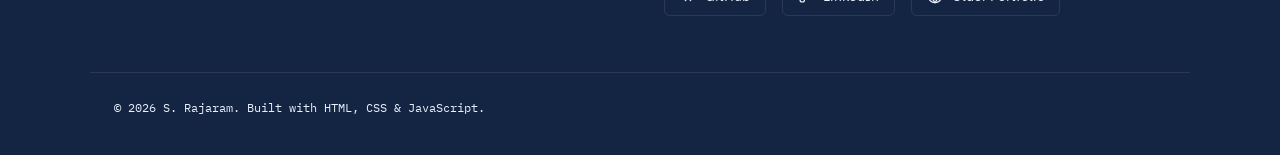
==== commit e28f97f2: "Updated Logo" ====
--- a/index.html
+++ b/index.html
@@ -13,7 +13,7 @@
     href="https://fonts.googleapis.com/css2?family=IBM+Plex+Mono:wght@400;500;600&family=IBM+Plex+Sans:wght@400;500;600;700&family=Space+Grotesk:wght@500;600;700&display=swap"
     rel="stylesheet" />
   <link rel="stylesheet" href="style.css" />
-  <!-- <link rel="icon" type="image/x-icon" href="./rr-removebg-preview.png"> -->
+  <link rel="icon" type="image/x-icon" href="./logo.jpg">
 </head>
 
 <body>
--- a/style.css
+++ b/style.css
@@ -46,6 +46,7 @@
   font-size: 16px;
   line-height: 1.65;
   -webkit-font-smoothing: antialiased;
+  overflow-x: hidden;
 }
 
 h1,
@@ -138,7 +139,7 @@
 }
 
 .section__title {
-  font-size: clamp(1.7rem, 3.4vw, 2.2rem);
+  font-size: clamp(1.6rem, 3.4vw, 2.2rem);
   margin-bottom: 2.25rem;
 }
 
@@ -174,6 +175,7 @@
   border: 1px solid transparent;
   cursor: pointer;
   transition: transform 0.2s ease, background 0.2s ease, border-color 0.2s ease, color 0.2s ease;
+  white-space: nowrap;
 }
 
 .btn--primary {
@@ -254,6 +256,7 @@
   align-items: center;
   gap: 0.6rem;
   color: var(--ink);
+  min-width: 0;
 }
 
 .nav__mark {
@@ -267,12 +270,16 @@
   border-radius: 6px;
   display: grid;
   place-items: center;
+  flex-shrink: 0;
 }
 
 .nav__name {
   font-family: var(--font-display);
   font-weight: 600;
   font-size: 1rem;
+  white-space: nowrap;
+  overflow: hidden;
+  text-overflow: ellipsis;
 }
 
 .nav__links {
@@ -320,6 +327,7 @@
   border: 1px solid var(--line);
   border-radius: 6px;
   cursor: pointer;
+  flex-shrink: 0;
 }
 
 .nav__toggle span {
@@ -366,8 +374,9 @@
 }
 
 .hero__title {
-  font-size: clamp(2.6rem, 6vw, 4rem);
+  font-size: clamp(2.2rem, 6vw, 4rem);
   margin-bottom: 0.6rem;
+  word-break: break-word;
 }
 
 .hero__lede {
@@ -399,6 +408,7 @@
   background: var(--teal);
   box-shadow: 0 0 0 0 rgba(95, 193, 174, 0.6);
   animation: pulse 2.2s infinite;
+  flex-shrink: 0;
 }
 
 @keyframes pulse {
@@ -422,6 +432,7 @@
   border-radius: var(--radius);
   overflow: hidden;
   box-shadow: 0 24px 60px -24px rgba(0, 0, 0, 0.55);
+  max-width: 100%;
 }
 
 .code-window__bar {
@@ -436,6 +447,7 @@
 .code-window__dots {
   display: flex;
   gap: 6px;
+  flex-shrink: 0;
 }
 
 .code-window__dots i {
@@ -461,6 +473,9 @@
   font-family: var(--font-mono);
   font-size: 0.78rem;
   color: var(--ink-muted);
+  white-space: nowrap;
+  overflow: hidden;
+  text-overflow: ellipsis;
 }
 
 .code-window__body {
@@ -471,6 +486,7 @@
   line-height: 1.85;
   overflow-x: auto;
   color: var(--ink-muted);
+  -webkit-overflow-scrolling: touch;
 }
 
 .code-line {
@@ -479,6 +495,7 @@
   transform: translateY(4px);
   animation: codeLineIn 0.45s ease forwards;
   animation-delay: calc(var(--d) * 0.14s);
+  white-space: pre;
 }
 
 @keyframes codeLineIn {
@@ -576,6 +593,7 @@
   border: 1px solid var(--line);
   border-radius: var(--radius);
   padding: 1.5rem;
+  min-width: 0;
 }
 
 .skill-card h3 {
@@ -642,6 +660,7 @@
   display: flex;
   flex-direction: column;
   gap: 0.6rem;
+  min-width: 0;
 }
 
 .project-card h3 {
@@ -689,6 +708,7 @@
   border-radius: var(--radius);
   padding: 1.5rem;
   background: var(--bg-soft);
+  min-width: 0;
 }
 
 .cert-card__date {
@@ -721,6 +741,7 @@
   border-radius: var(--radius);
   padding: 1.5rem;
   background: var(--bg-soft-2);
+  min-width: 0;
 }
 
 .edu-card__date {
@@ -778,10 +799,13 @@
   gap: 0.75rem;
   font-size: 0.95rem;
   color: var(--ink-muted);
+  min-width: 0;
 }
 
 .contact-row a {
   color: var(--ink);
+  overflow: hidden;
+  text-overflow: ellipsis;
 }
 
 .contact-row a:hover {
@@ -801,6 +825,7 @@
   padding: 0.3rem 0.6rem;
   cursor: pointer;
   transition: border-color 0.2s ease, color 0.2s ease;
+  flex-shrink: 0;
 }
 
 .copy-btn:hover {
@@ -907,6 +932,8 @@
     border-bottom: 1px solid var(--line);
     padding: 0.75rem 1.5rem 1.25rem;
     display: none;
+    max-height: calc(100vh - var(--nav-height));
+    overflow-y: auto;
   }
 
   .nav__links.is-open {
@@ -927,9 +954,23 @@
   .section {
     padding: 4.5rem 0;
   }
+
+  .hero {
+    padding-top: calc(var(--nav-height) + 2.5rem);
+    padding-bottom: 3rem;
+  }
+
+  .code-window__body {
+    font-size: 0.78rem;
+    padding: 1.1rem 1.1rem;
+  }
 }
 
 @media (max-width: 640px) {
+  .container {
+    padding-inline: 1.25rem;
+  }
+
   .skills__grid {
     grid-template-columns: 1fr;
   }
@@ -947,12 +988,155 @@
     align-items: stretch;
   }
 
+  .btn {
+    justify-content: center;
+    width: 100%;
+    padding: 0.85rem 1.25rem;
+  }
+
   .copy-btn {
     margin-left: 0;
   }
 
   .contact-row {
     flex-wrap: wrap;
+  }
+
+  .section__title {
+    font-size: clamp(1.4rem, 6vw, 1.8rem);
+    margin-bottom: 1.75rem;
+  }
+
+  .hero__title {
+    font-size: clamp(2rem, 9vw, 2.6rem);
+  }
+
+  .hero__lede {
+    font-size: 0.95rem;
+  }
+
+  .about__text {
+    font-size: 0.95rem;
+  }
+
+  .project-card,
+  .skill-card,
+  .cert-card,
+  .edu-card {
+    padding: 1.25rem;
+  }
+
+  .timeline__item {
+    padding-left: 1.25rem;
+  }
+
+  .footer {
+    padding: 3.5rem 0 1.5rem;
+  }
+
+  .footer__social {
+    gap: 0.6rem;
+  }
+
+  .footer__social a {
+    font-size: 0.85rem;
+    padding: 0.45rem 0.75rem;
+  }
+}
+
+@media (max-width: 480px) {
+  :root {
+    --nav-height: 64px;
+  }
+
+  .container {
+    padding-inline: 1rem;
+  }
+
+  .nav__name {
+    font-size: 0.9rem;
+    max-width: 42vw;
+  }
+
+  .nav__mark {
+    width: 28px;
+    height: 28px;
+    font-size: 0.7rem;
+  }
+
+  .eyebrow {
+    font-size: 0.72rem;
+  }
+
+  .hero__title {
+    font-size: clamp(1.7rem, 9.5vw, 2.1rem);
+  }
+
+  .hero__lede {
+    font-size: 0.9rem;
+  }
+
+  .hero__status {
+    font-size: 0.76rem;
+  }
+
+  .btn {
+    font-size: 0.8rem;
+    padding: 0.75rem 1.1rem;
+  }
+
+  .code-window__body {
+    font-size: 0.7rem;
+    padding: 0.9rem 0.9rem;
+    line-height: 1.7;
+  }
+
+  .code-window__title {
+    max-width: 55vw;
+  }
+
+  .couplet {
+    font-size: 0.85rem;
+  }
+
+  .tags span,
+  .tags--small span {
+    font-size: 0.7rem;
+    padding: 0.28rem 0.5rem;
+  }
+
+  .about__facts li {
+    font-size: 0.88rem;
+  }
+
+  .timeline__date {
+    font-size: 0.76rem;
+  }
+
+  .timeline__content h3 {
+    font-size: 1.05rem;
+  }
+
+  .project-card h3,
+  .cert-card h3,
+  .edu-card h3,
+  .skill-card h3 {
+    font-size: 0.98rem;
+  }
+
+  .project-card p,
+  .cert-card__issuer,
+  .edu-card__org {
+    font-size: 0.88rem;
+  }
+
+  .footer__social a {
+    font-size: 0.8rem;
+    padding: 0.4rem 0.65rem;
+  }
+
+  .footer__bottom {
+    font-size: 0.72rem;
   }
 }
 
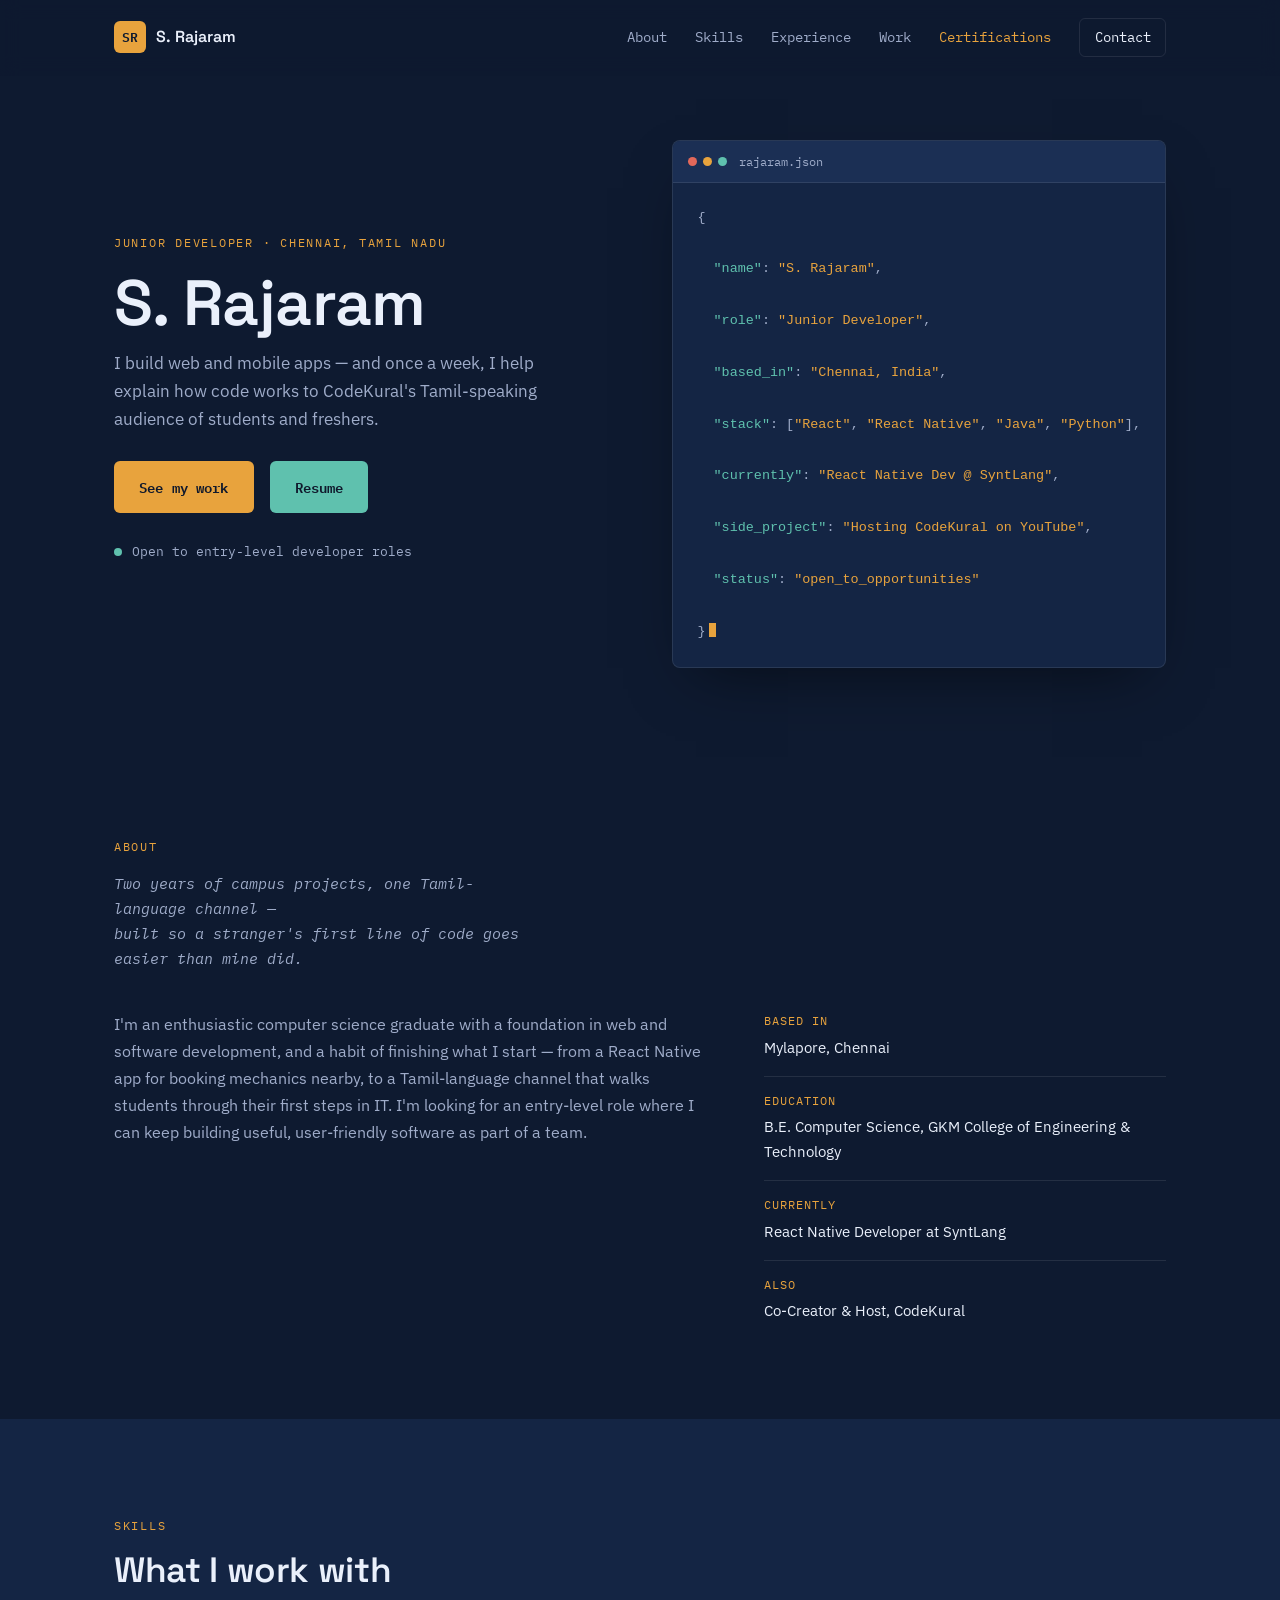
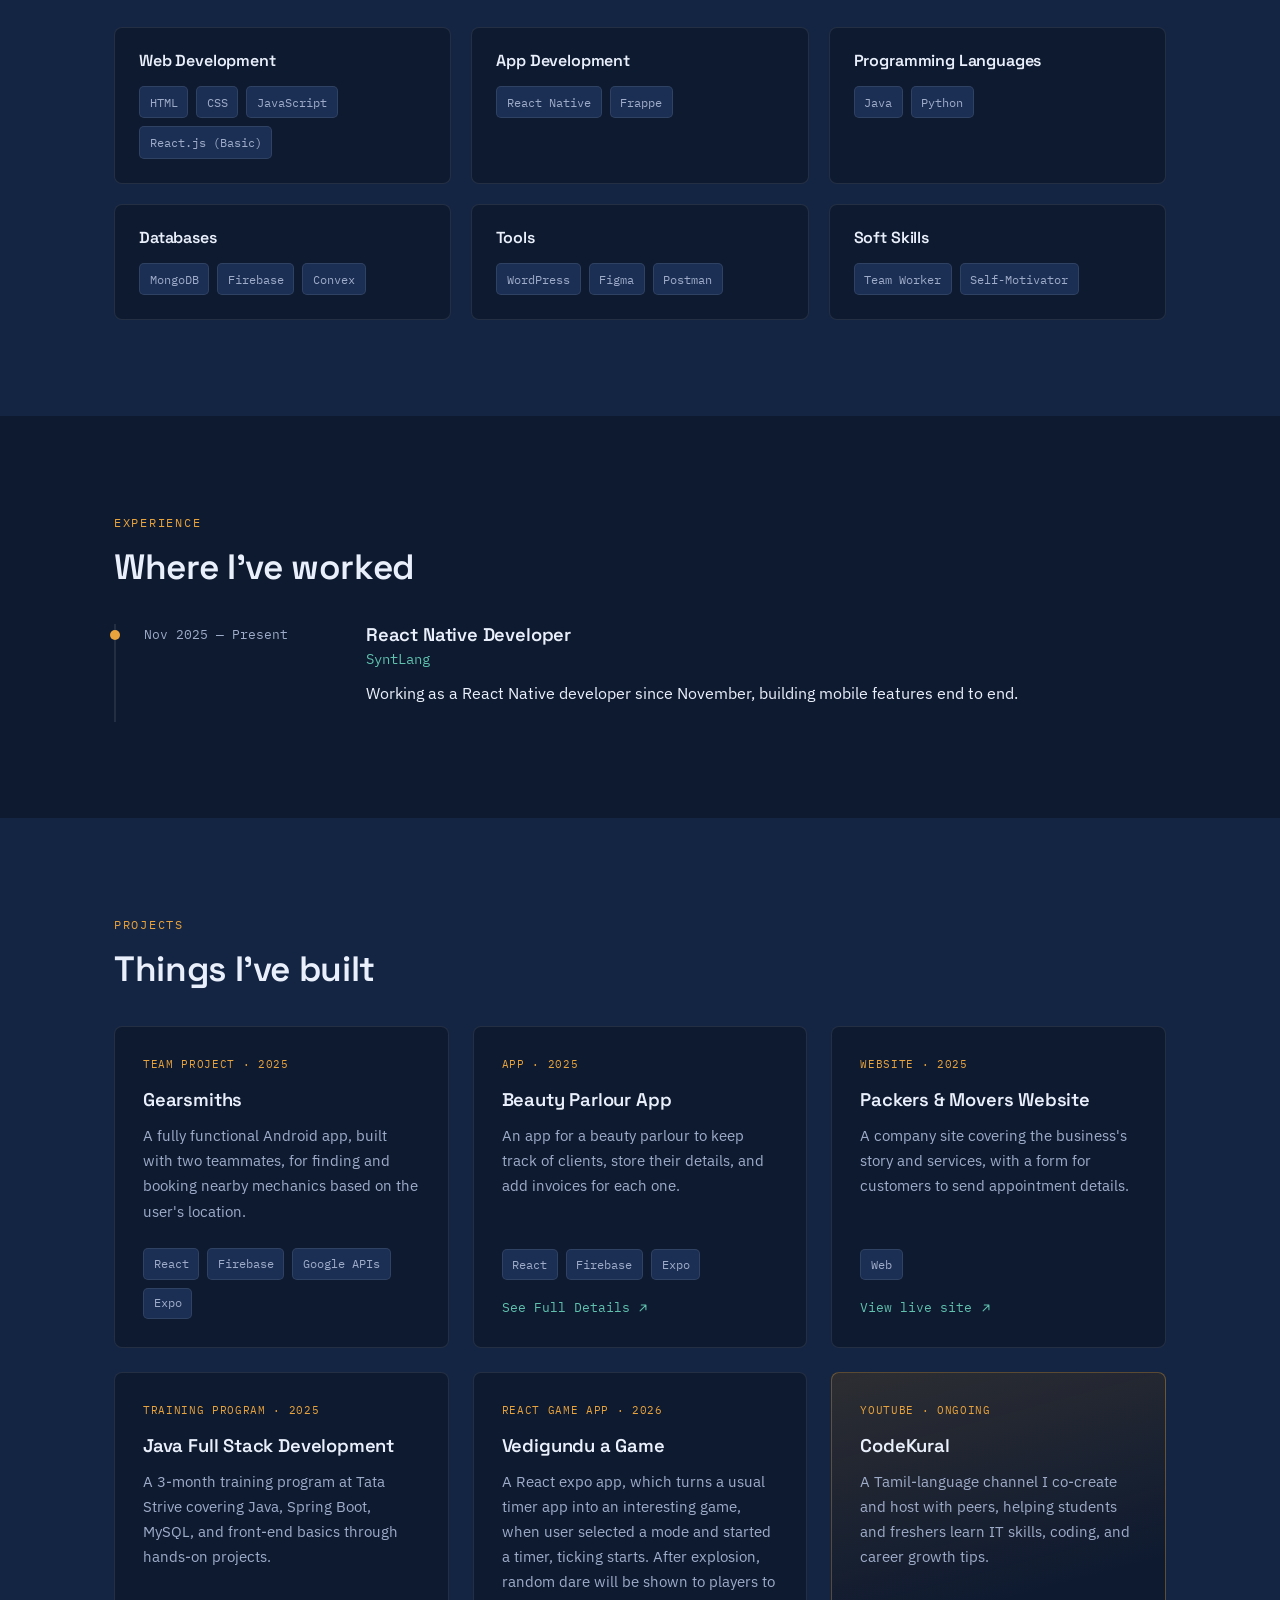
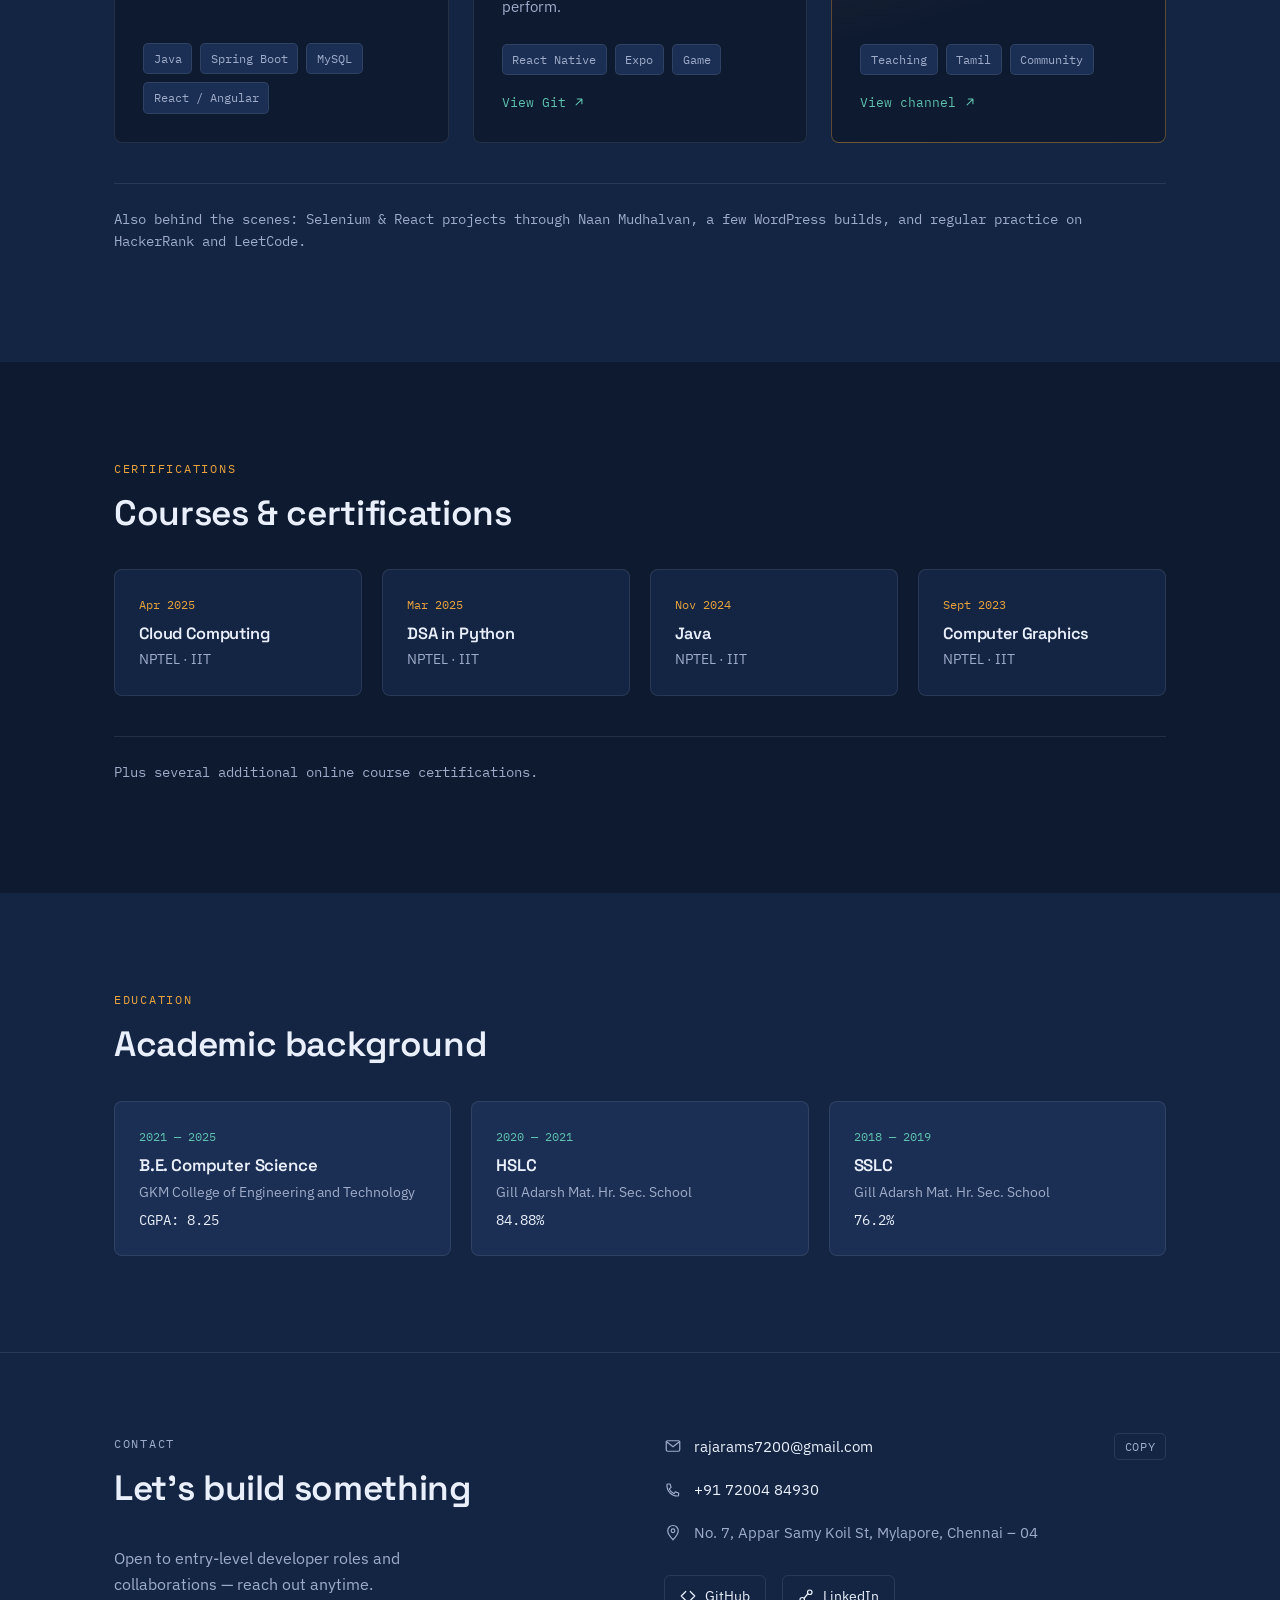
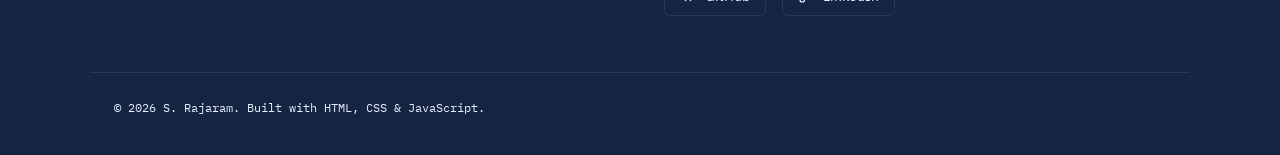
==== commit aea4e4f5: "removed older port" ====
--- a/index.html
+++ b/index.html
@@ -385,14 +385,14 @@
             </svg>
             LinkedIn
           </a>
-          <a href="https://rajaram-portfolio.netlify.app/" target="_blank" rel="noopener noreferrer">
+          <!-- <a href="https://rajaram-portfolio.netlify.app/" target="_blank" rel="noopener noreferrer">
             <svg viewBox="0 0 24 24" class="icon" aria-hidden="true">
               <circle cx="12" cy="12" r="9" fill="none" stroke="currentColor" stroke-width="1.6" />
               <path d="M3 12h18M12 3a13 13 0 010 18 13 13 0 010-18z" fill="none" stroke="currentColor"
                 stroke-width="1.6" />
             </svg>
             Older Portfolio
-          </a>
+          </a> -->
         </div>
       </div>
     </div>
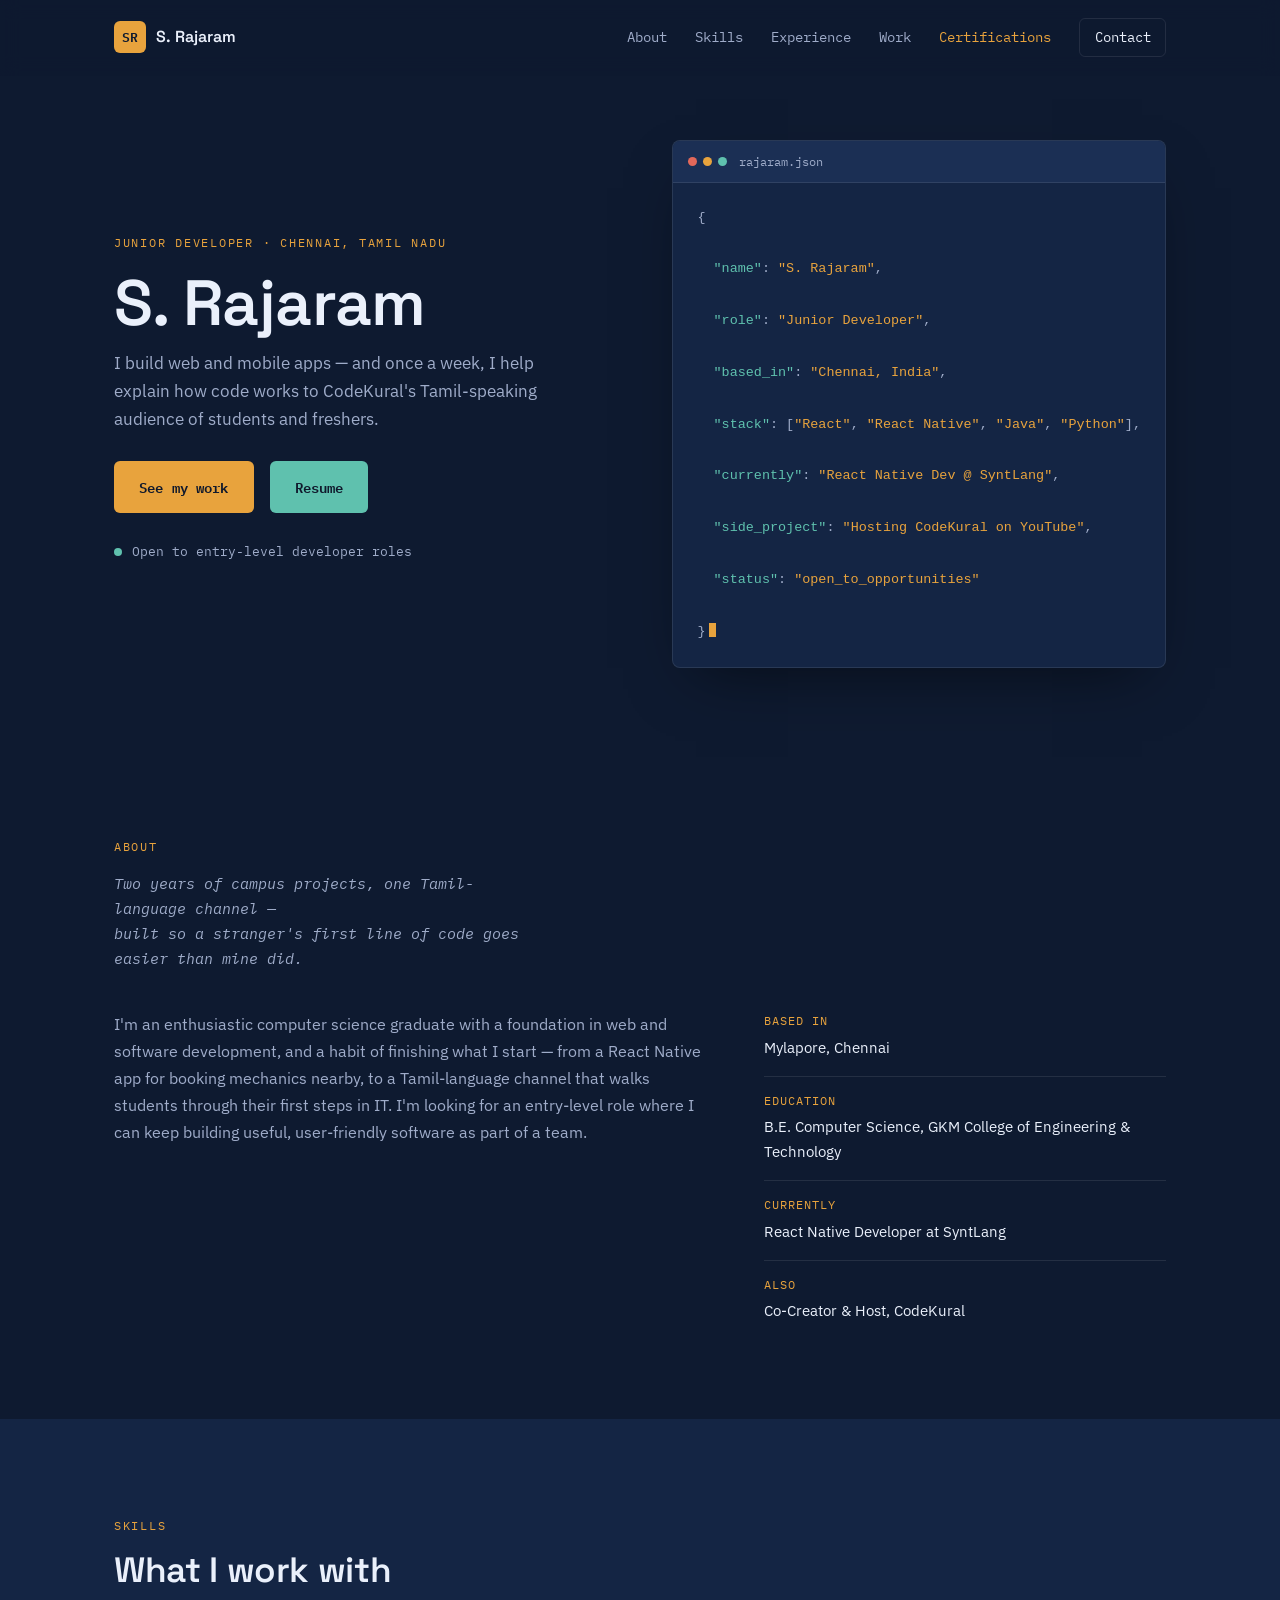
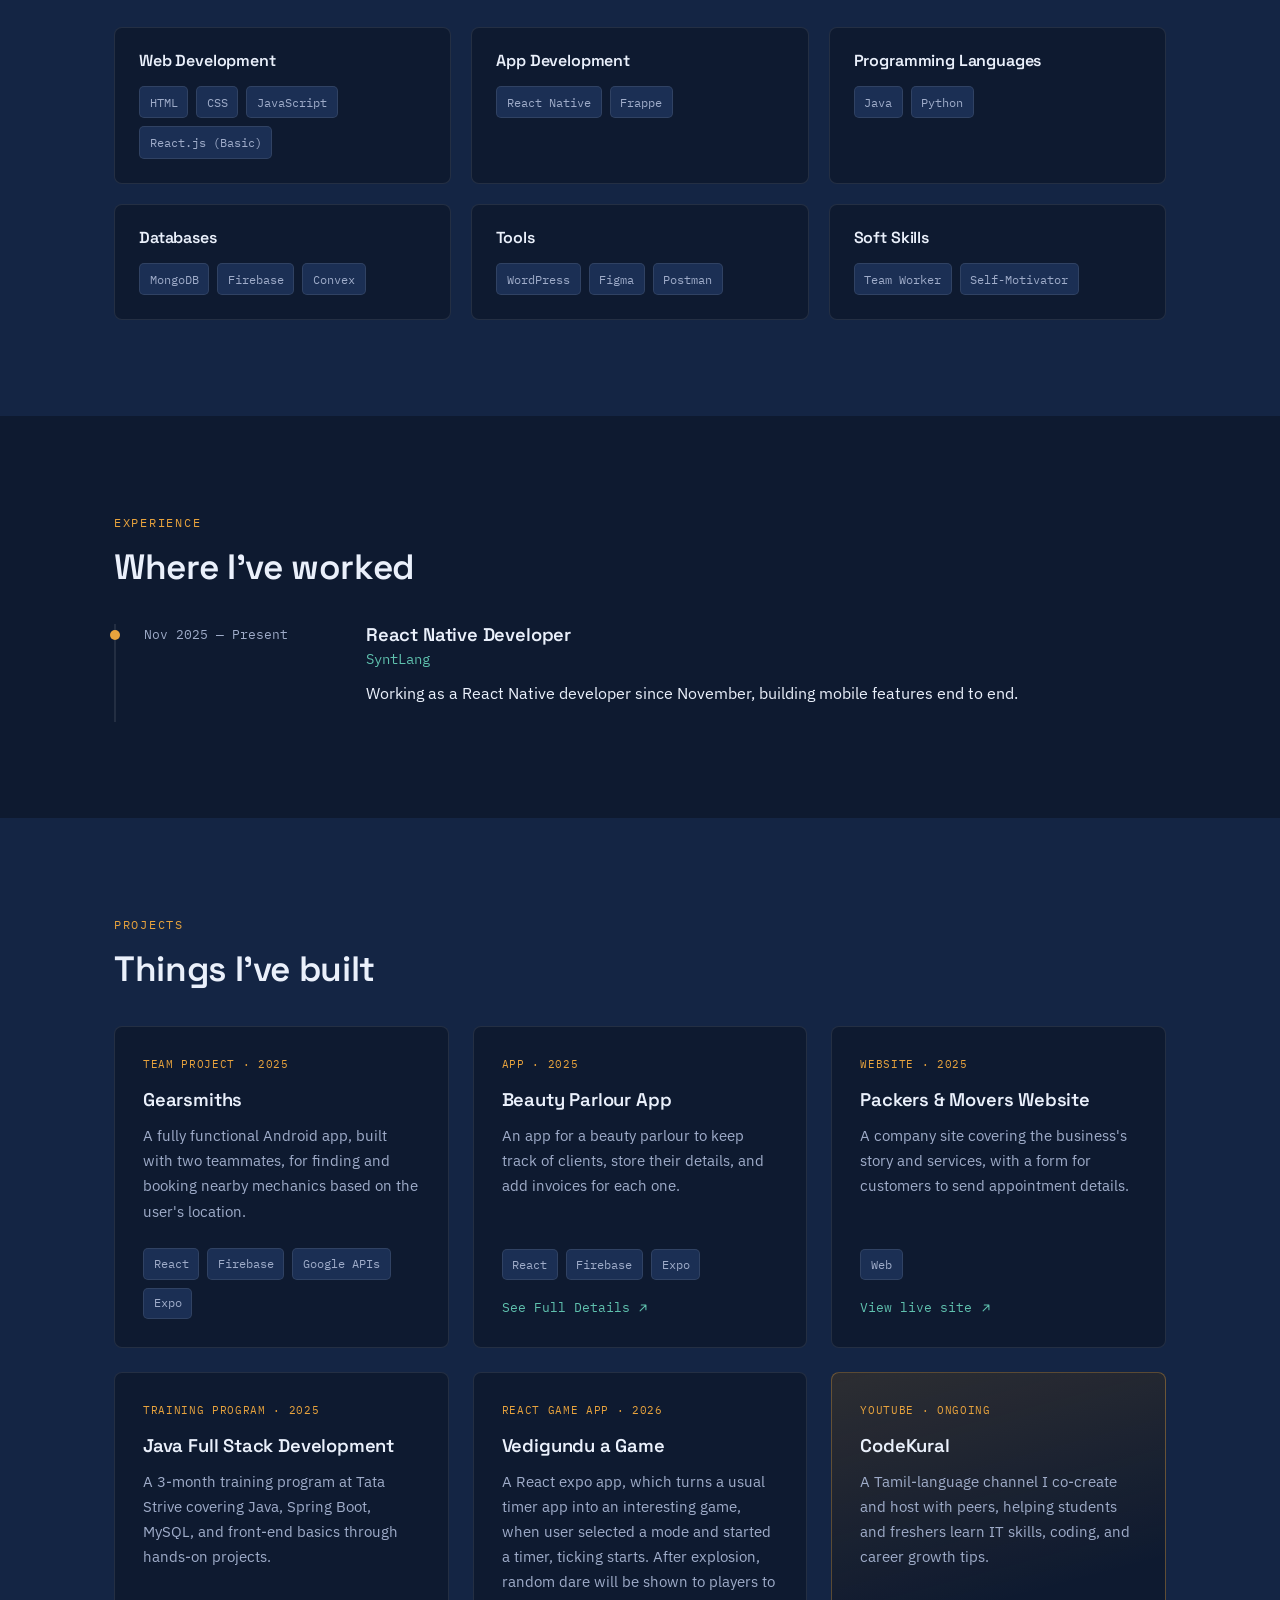
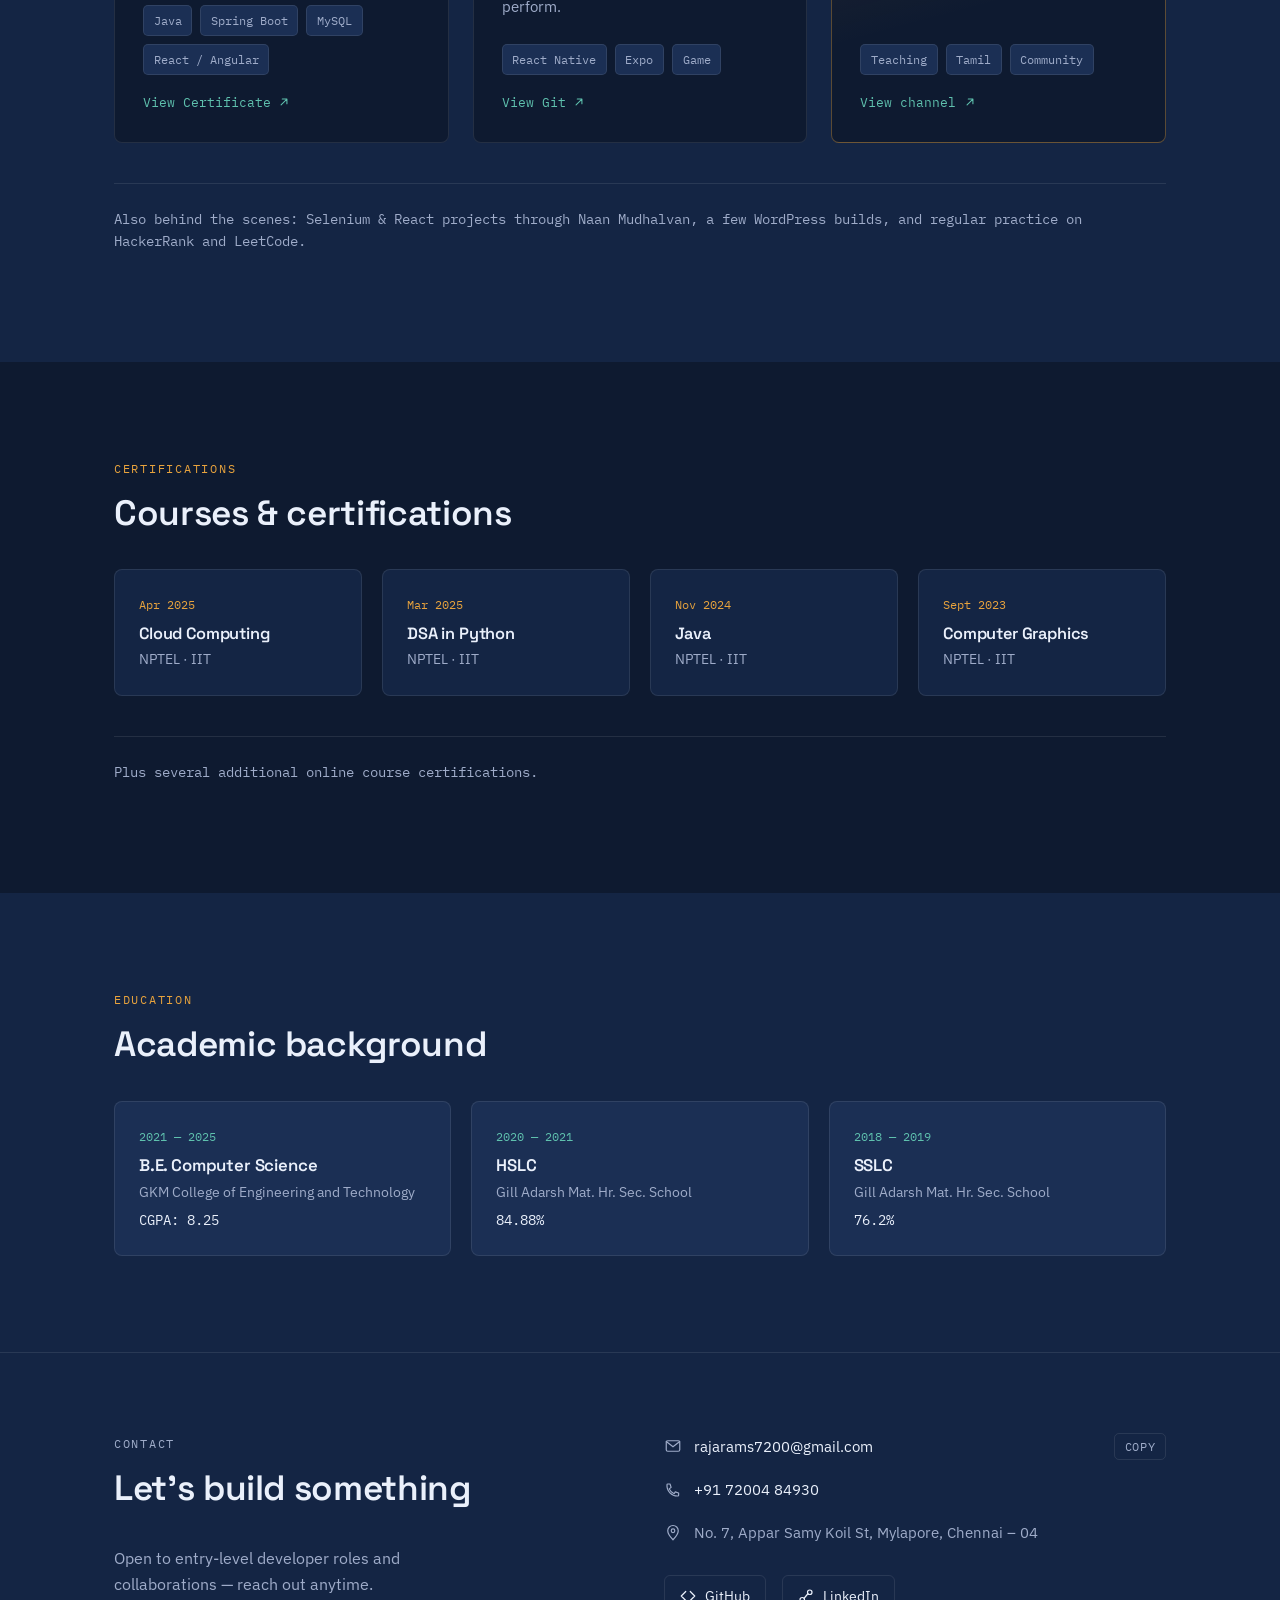
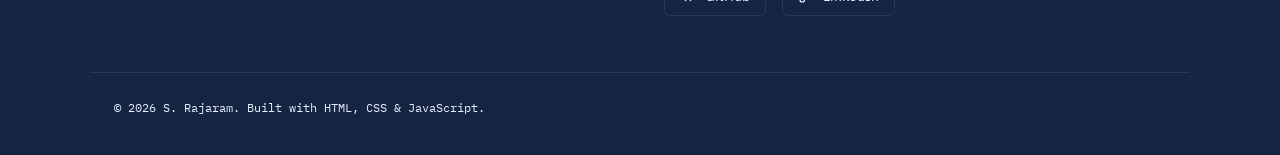
==== commit e0873de9: "Added certificate" ====
--- a/index.html
+++ b/index.html
@@ -219,15 +219,44 @@
             </a>
           </article>
 
-          <article class="project-card">
+          <!-- <article class="project-card">
             <span class="project-card__tag">Training program · 2025</span>
             <h3>Java Full Stack Development</h3>
             <p>A 3-month training program at Tata Strive covering Java, Spring Boot, MySQL, and front-end basics through
               hands-on projects.</p>
             <div class="tags tags--small"><span>Java</span><span>Spring Boot</span><span>MySQL</span><span>React /
                 Angular</span></div>
-          </article>
-
+
+          </article> -->
+          <div class="project-card-flip">
+            <div class="project-card-flip__inner">
+
+              <!-- FRONT -->
+              <article class="project-card project-card--front">
+                <span class="project-card__tag">Training program · 2025</span>
+                <h3>Java Full Stack Development</h3>
+                <p>A 3-month training program at Tata Strive covering Java, Spring Boot, MySQL, and front-end basics
+                  through
+                  hands-on projects.</p>
+                <div class="tags tags--small"><span>Java</span><span>Spring Boot</span><span>MySQL</span><span>React /
+                    Angular</span></div>
+                <a class="project-card__link" onclick="this.closest('.project-card-flip').classList.add('is-flipped')">
+                  View Certificate
+                  <svg viewBox="0 0 24 24" class="icon icon--sm" aria-hidden="true">
+                    <path d="M7 17L17 7M9 7h8v8" fill="none" stroke="currentColor" stroke-width="1.8"
+                      stroke-linecap="round" stroke-linejoin="round" />
+                  </svg>
+                </a>
+
+              </article>
+
+              <!-- BACK -->
+              <article class="project-card project-card--back">
+                <img src="certificates/JFSD.jpg" alt="Java Full Stack Development Certificate" class="cert-img">
+              </article>
+
+            </div>
+          </div>
           <article class="project-card">
             <span class="project-card__tag">React Game App · 2026</span>
             <h3>Vedigundu a Game</h3>
--- a/style.css
+++ b/style.css
@@ -409,6 +409,79 @@
   box-shadow: 0 0 0 0 rgba(95, 193, 174, 0.6);
   animation: pulse 2.2s infinite;
   flex-shrink: 0;
+}
+
+
+
+.project-card-flip {
+  perspective: 1200px;
+  min-height: 320px;
+
+  /* match your card's natural height */
+}
+
+.project-card-flip__inner {
+  position: relative;
+  cursor: pointer;
+  width: 100%;
+  height: 100%;
+  min-height: inherit;
+  transition: transform 0.7s cubic-bezier(0.4, 0.2, 0.2, 1);
+  transform-style: preserve-3d;
+}
+
+.project-card-flip.is-flipped .project-card-flip__inner {
+  transform: rotateY(180deg);
+}
+
+.project-card--front,
+.project-card--back {
+  position: absolute;
+  inset: 0;
+  backface-visibility: hidden;
+  display: flex;
+  padding: 0%;
+  flex-direction: column;
+}
+
+.project-card--back {
+  transform: rotateY(180deg);
+  align-items: center;
+  justify-content: center;
+  gap: 12px;
+}
+
+.cert-img {
+  max-width: 100%;
+  max-height: 100%;
+  object-fit: cover;
+  border-radius: 6px;
+}
+
+.cert-btn {
+  margin-top: auto;
+  padding: 8px 16px;
+  border: none;
+  border-radius: 6px;
+  background: #2f6fed;
+  color: #fff;
+  font-size: 0.9rem;
+  cursor: pointer;
+  align-self: flex-start;
+  transition: background 0.2s ease;
+}
+
+.cert-btn:hover {
+  background: #244fb0;
+}
+
+.cert-btn--back {
+  align-self: center;
+  background: #555;
+}
+
+.cert-btn--back:hover {
+  background: #333;
 }
 
 @keyframes pulse {
